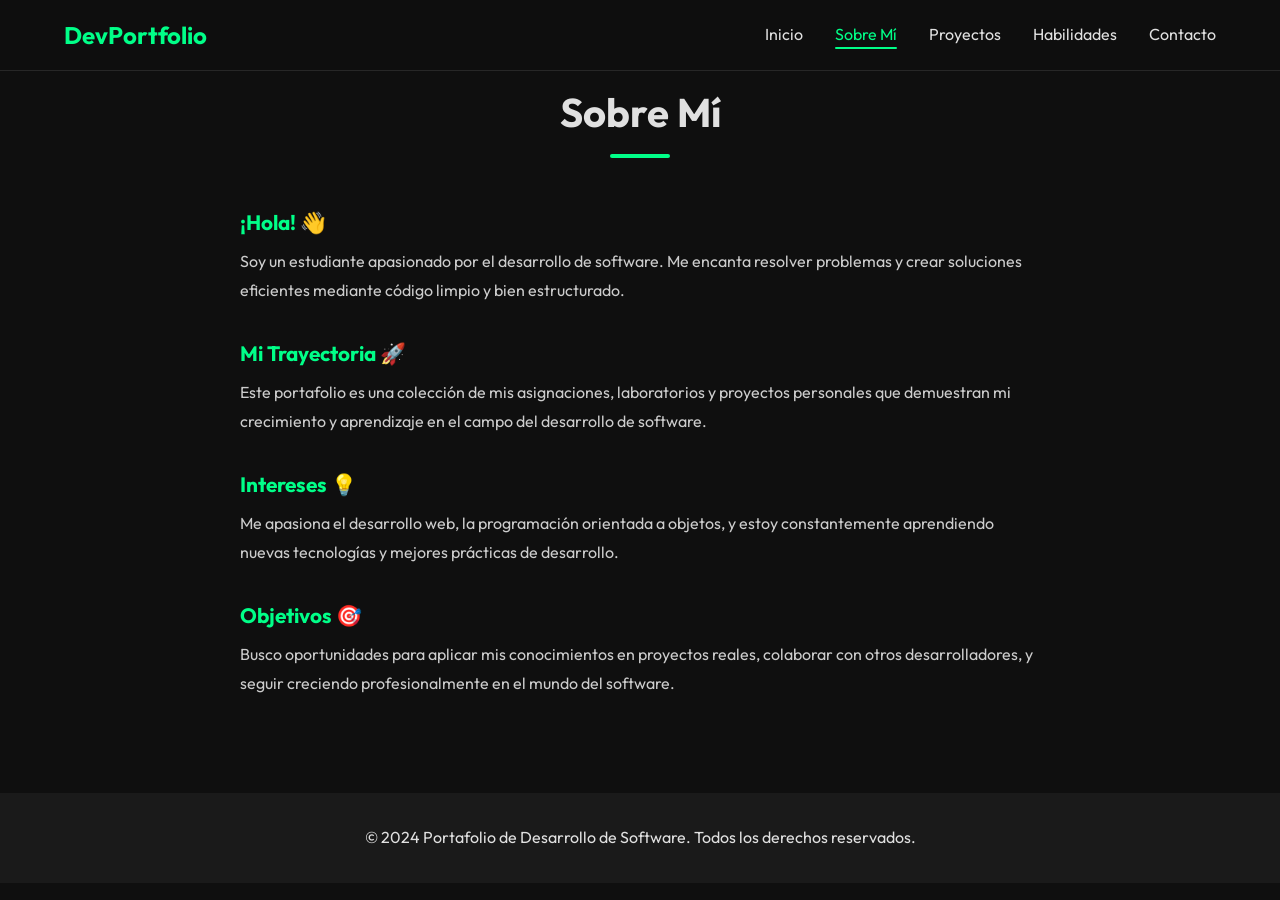
==== about.html @ 0bb37788 "Modificaciones." ====
<!DOCTYPE html>
<html lang="es">

<head>
    <meta charset="UTF-8">
    <meta name="viewport" content="width=device-width, initial-scale=1.0">
    <title>Sobre Mí - Portafolio</title>
    <link rel="preconnect" href="https://fonts.googleapis.com">
    <link rel="preconnect" href="https://fonts.gstatic.com" crossorigin>
    <link href="https://fonts.googleapis.com/css2?family=Outfit:wght@300;400;600;700&display=swap" rel="stylesheet">
    <link rel="stylesheet" href="css/style.css">
    <link rel="stylesheet" href="https://cdnjs.cloudflare.com/ajax/libs/font-awesome/6.0.0/css/all.min.css">
</head>

<body>
    <header id="header">
        <nav class="navbar">
            <div class="logo">DevPortfolio</div>
            <ul class="nav-links">
                <li><a href="index.html">Inicio</a></li>
                <li><a href="about.html" class="active">Sobre Mí</a></li>
                <li><a href="projects.html">Proyectos</a></li>
                <li><a href="skills.html">Habilidades</a></li>
                <li><a href="contact.html">Contacto</a></li>
            </ul>
            <div class="hamburger">
                <i class="fas fa-bars"></i>
            </div>
        </nav>
    </header>

    <main>
        <section class="section">
            <h2 class="section-title">Sobre Mí</h2>
            <div class="about-container">
                <div class="about-text">
                    <h3>¡Hola! 👋</h3>
                    <p>Soy un estudiante apasionado por el desarrollo de software. Me encanta resolver problemas y crear
                        soluciones eficientes mediante código limpio y bien estructurado.</p>

                    <h3>Mi Trayectoria 🚀</h3>
                    <p>Este portafolio es una colección de mis asignaciones, laboratorios y proyectos personales que
                        demuestran mi crecimiento y aprendizaje en el campo del desarrollo de software.</p>

                    <h3>Intereses 💡</h3>
                    <p>Me apasiona el desarrollo web, la programación orientada a objetos, y estoy constantemente
                        aprendiendo nuevas tecnologías y mejores prácticas de desarrollo.</p>

                    <h3>Objetivos 🎯</h3>
                    <p>Busco oportunidades para aplicar mis conocimientos en proyectos reales, colaborar con otros
                        desarrolladores, y seguir creciendo profesionalmente en el mundo del software.</p>
                </div>
            </div>
        </section>
    </main>

    <footer>
        <p>&copy; 2024 Portafolio de Desarrollo de Software. Todos los derechos reservados.</p>
    </footer>

    <script src="js/script.js"></script>
</body>

</html>
---- css/style.css ----
:root {
    --bg-color: #0f0f0f;
    --card-bg: rgba(255, 255, 255, 0.05);
    --text-color: #e0e0e0;
    --accent-color: #00ff88;
    --secondary-color: #1a1a1a;
    --font-main: 'Outfit', sans-serif;
}

* {
    margin: 0;
    padding: 0;
    box-sizing: border-box;
}

body {
    font-family: var(--font-main);
    background-color: var(--bg-color);
    color: var(--text-color);
    line-height: 1.6;
    overflow-x: hidden;
}

a {
    text-decoration: none;
    color: inherit;
    transition: color 0.3s ease;
}

ul {
    list-style: none;
}

/* Header & Nav */
header {
    position: fixed;
    top: 0;
    width: 100%;
    background: rgba(15, 15, 15, 0.9);
    backdrop-filter: blur(10px);
    z-index: 1000;
    padding: 1rem 5%;
    border-bottom: 1px solid rgba(255, 255, 255, 0.1);
}

.navbar {
    display: flex;
    justify-content: space-between;
    align-items: center;
}

.logo {
    font-size: 1.5rem;
    font-weight: 700;
    color: var(--accent-color);
}

.nav-links {
    display: flex;
    gap: 2rem;
}

.nav-links a {
    position: relative;
    transition: color 0.3s ease;
}

.nav-links a:hover,
.nav-links a.active {
    color: var(--accent-color);
}

.nav-links a.active::after {
    content: '';
    position: absolute;
    bottom: -5px;
    left: 0;
    width: 100%;
    height: 2px;
    background: var(--accent-color);
    border-radius: 2px;
}

.hamburger {
    display: none;
    font-size: 1.5rem;
    cursor: pointer;
}

/* Hero Section */
.hero {
    height: 100vh;
    display: flex;
    align-items: center;
    justify-content: center;
    text-align: center;
    padding: 0 5%;
    background: radial-gradient(circle at top right, rgba(0, 255, 136, 0.1), transparent 40%);
    scroll-margin-top: 0;
}

.hero h1 {
    font-size: 3.5rem;
    margin-bottom: 1rem;
}

.highlight {
    color: var(--accent-color);
}

.hero h2 {
    font-size: 2rem;
    color: #aaa;
    margin-bottom: 2rem;
}

.btn {
    display: inline-block;
    padding: 0.8rem 2rem;
    background: var(--accent-color);
    color: #000;
    font-weight: 600;
    border-radius: 50px;
    transition: transform 0.3s ease, box-shadow 0.3s ease;
}

.btn:hover {
    transform: translateY(-3px);
    box-shadow: 0 5px 15px rgba(0, 255, 136, 0.3);
}

/* Sections General */
.section {
    padding: 5rem 5%;
    scroll-margin-top: 80px;
}

.section-title {
    text-align: center;
    font-size: 2.5rem;
    margin-bottom: 3rem;
    position: relative;
}

.section-title::after {
    content: '';
    display: block;
    width: 60px;
    height: 4px;
    background: var(--accent-color);
    margin: 10px auto 0;
    border-radius: 2px;
}

/* About Section */
.about-container {
    max-width: 800px;
    margin: 0 auto;
}

.about-text h3 {
    color: var(--accent-color);
    margin-top: 2rem;
    margin-bottom: 0.5rem;
    font-size: 1.3rem;
}

.about-text h3:first-child {
    margin-top: 0;
}

.about-text p {
    margin-bottom: 1rem;
    line-height: 1.8;
    color: #ccc;
}

/* Projects / Academic Work */
.tabs {
    display: flex;
    justify-content: center;
    gap: 1rem;
    margin-bottom: 2rem;
}

.tab-btn {
    background: transparent;
    border: 1px solid rgba(255, 255, 255, 0.2);
    color: var(--text-color);
    padding: 0.5rem 1.5rem;
    border-radius: 20px;
    cursor: pointer;
    transition: all 0.3s ease;
    font-family: var(--font-main);
}

.tab-btn.active,
.tab-btn:hover {
    background: var(--accent-color);
    color: #000;
    border-color: var(--accent-color);
}

.projects-grid {
    display: grid;
    grid-template-columns: repeat(auto-fit, minmax(300px, 1fr));
    gap: 2rem;
}

.hidden {
    display: none;
}

.card {
    background: var(--card-bg);
    border: 1px solid rgba(255, 255, 255, 0.1);
    border-radius: 15px;
    padding: 2rem;
    transition: transform 0.3s ease;
}

.card:hover {
    transform: translateY(-5px);
    border-color: var(--accent-color);
}

.card h3 {
    margin-bottom: 1rem;
    color: var(--accent-color);
}

.btn-small {
    display: inline-block;
    margin-top: 1rem;
    color: #fff;
    text-decoration: underline;
    font-size: 0.9rem;
}

/* Skills */
.skills-container {
    display: flex;
    flex-wrap: wrap;
    justify-content: center;
    gap: 2rem;
}

.skill-card {
    background: var(--card-bg);
    padding: 2rem;
    border-radius: 15px;
    text-align: center;
    width: 150px;
    border: 1px solid rgba(255, 255, 255, 0.1);
    transition: all 0.3s ease;
}

.skill-card:hover {
    border-color: var(--accent-color);
    transform: scale(1.05);
}

.skill-card i {
    font-size: 3rem;
    margin-bottom: 1rem;
    color: var(--accent-color);
}

/* Contact */
.contact-container {
    text-align: center;
    max-width: 600px;
    margin: 0 auto;
}

.social-links {
    margin-top: 2rem;
    display: flex;
    justify-content: center;
    gap: 2rem;
}

.social-links a {
    font-size: 2rem;
    color: var(--text-color);
}

.social-links a:hover {
    color: var(--accent-color);
}

/* Footer */
footer {
    text-align: center;
    padding: 2rem;
    background: var(--secondary-color);

    .hero h1 {
        font-size: 3.5rem;
        margin-bottom: 1rem;
    }

    .highlight {
        color: var(--accent-color);
    }

    .hero h2 {
        font-size: 2rem;
        color: #aaa;
        margin-bottom: 2rem;
    }

    .btn {
        display: inline-block;
        padding: 0.8rem 2rem;
        background: var(--accent-color);
        color: #000;
        font-weight: 600;
        border-radius: 50px;
        transition: transform 0.3s ease, box-shadow 0.3s ease;
    }

    .btn:hover {
        transform: translateY(-3px);
        box-shadow: 0 5px 15px rgba(0, 255, 136, 0.3);
    }

    /* Sections General */
    .section {
        padding: 5rem 5%;
        scroll-margin-top: 80px;
    }

    .section-title {
        text-align: center;
        font-size: 2.5rem;
        margin-bottom: 3rem;
        position: relative;
    }

    .section-title::after {
        content: '';
        display: block;
        width: 60px;
        height: 4px;
        background: var(--accent-color);
        margin: 10px auto 0;
        border-radius: 2px;
    }

    /* About Section */
    .about-container {
        max-width: 800px;
        margin: 0 auto;
    }

    .about-text h3 {
        color: var(--accent-color);
        margin-top: 2rem;
        margin-bottom: 0.5rem;
        font-size: 1.3rem;
    }

    .about-text h3:first-child {
        margin-top: 0;
    }

    .about-text p {
        margin-bottom: 1rem;
        line-height: 1.8;
        color: #ccc;
    }

    /* Projects / Academic Work */
    .tabs {
        display: flex;
        justify-content: center;
        gap: 1rem;
        margin-bottom: 2rem;
    }

    .tab-btn {
        background: transparent;
        border: 1px solid rgba(255, 255, 255, 0.2);
        color: var(--text-color);
        padding: 0.5rem 1.5rem;
        border-radius: 20px;
        cursor: pointer;
        transition: all 0.3s ease;
        font-family: var(--font-main);
    }

    .tab-btn.active,
    .tab-btn:hover {
        background: var(--accent-color);
        color: #000;
        border-color: var(--accent-color);
    }

    .projects-grid {
        display: grid;
        grid-template-columns: repeat(auto-fit, minmax(300px, 1fr));
        gap: 2rem;
    }

    .hidden {
        display: none;
    }

    .card {
        background: var(--card-bg);
        border: 1px solid rgba(255, 255, 255, 0.1);
        border-radius: 15px;
        padding: 2rem;
        transition: transform 0.3s ease;
    }

    .card:hover {
        transform: translateY(-5px);
        border-color: var(--accent-color);
    }

    .card h3 {
        margin-bottom: 1rem;
        color: var(--accent-color);
    }

    .btn-small {
        display: inline-block;
        margin-top: 1rem;
        color: #fff;
        text-decoration: underline;
        font-size: 0.9rem;
    }

    /* Skills */
    .skills-container {
        display: flex;
        flex-wrap: wrap;
        justify-content: center;
        gap: 2rem;
    }

    .skill-card {
        background: var(--card-bg);
        padding: 2rem;
        border-radius: 15px;
        text-align: center;
        width: 150px;
        border: 1px solid rgba(255, 255, 255, 0.1);
        transition: all 0.3s ease;
    }

    .skill-card:hover {
        border-color: var(--accent-color);
        transform: scale(1.05);
    }

    .skill-card i {
        font-size: 3rem;
        margin-bottom: 1rem;
        color: var(--accent-color);
    }

    /* Contact */
    .contact-container {
        text-align: center;
        max-width: 600px;
        margin: 0 auto;
    }

    .social-links {
        margin-top: 2rem;
        display: flex;
        justify-content: center;
        gap: 2rem;
    }

    .social-links a {
        font-size: 2rem;
        color: var(--text-color);
    }

    .social-links a:hover {
        color: var(--accent-color);
    }

    /* Footer */
    footer {
        text-align: center;
        padding: 2rem;
        background: var(--secondary-color);
        border-top: 1px solid rgba(255, 255, 255, 0.1);
        font-size: 0.9rem;
        color: #888;
    }

    /* Hero Buttons */
    .hero-buttons {
        display: flex;
        gap: 1rem;
        justify-content: center;
    }

    .btn-outline {
        background: transparent;
        border: 2px solid var(--accent-color);
        color: var(--accent-color);
    }

    .btn-outline:hover {
        background: var(--accent-color);
        color: #000;
    }

    /* Card Actions */
    .card-actions {
        display: flex;
        gap: 1rem;
        margin-top: 1.5rem;
        flex-wrap: wrap;
    }

    .preview-btn {
        background: rgba(255, 255, 255, 0.1);
        border: none;
        padding: 0.5rem 1rem;
        border-radius: 5px;
        color: var(--accent-color);
        cursor: pointer;
        transition: background 0.3s;
        font-family: var(--font-main);
        text-decoration: none;
    }

    .preview-btn:hover {
        background: rgba(255, 255, 255, 0.2);
    }

    .download-btn {
        background: var(--accent-color);
        color: #000;
        padding: 0.5rem 1rem;
        border-radius: 5px;
        text-decoration: none;
        font-weight: 600;
        display: inline-flex;
        align-items: center;
        gap: 0.5rem;
    }

    .download-btn:hover {
        transform: translateY(-2px);
        box-shadow: 0 4px 10px rgba(0, 255, 136, 0.2);
    }

    /* Modal Styles */
    .modal {
        display: none;
        position: fixed;
        z-index: 2000;
        left: 0;
        top: 0;
        width: 100%;
        height: 100%;
        background-color: rgba(0, 0, 0, 0.8);
        backdrop-filter: blur(5px);
        align-items: center;
        justify-content: center;
    }

    .modal-content {
        background: #1a1a1a;
        padding: 2rem;
        border-radius: 15px;
        width: 90%;
        max-width: 600px;
        position: relative;
        border: 1px solid var(--accent-color);
        box-shadow: 0 0 20px rgba(0, 255, 136, 0.1);
        animation: modalFadeIn 0.3s ease;
    }

    @keyframes modalFadeIn {
        from {
            opacity: 0;
            transform: translateY(-20px);
        }

        to {
            opacity: 1;
            transform: translateY(0);
        }
    }

    .close-modal {
        position: absolute;
        top: 1rem;
        right: 1.5rem;
        font-size: 2rem;
        color: #aaa;
        cursor: pointer;
        transition: color 0.3s;
    }

    .close-modal:hover {
        color: var(--accent-color);
    }

    .modal-body {
        margin-top: 1.5rem;
    }

    .modal-image {
        margin-bottom: 1.5rem;
        border-radius: 8px;
        overflow: hidden;
    }

    #modal-title {
        color: var(--accent-color);
        font-size: 1.8rem;
    }

    #modal-desc {
        line-height: 1.6;
        color: #ddd;
    }

    /* Responsive */
    @media (max-width: 768px) {
        .nav-links {
            display: none;
        }

        .hamburger {
            display: block;
        }

        .hero h1 {
            font-size: 2.5rem;
        }

        .hero-buttons {
            flex-direction: column;
            gap: 1rem;
        }
    }
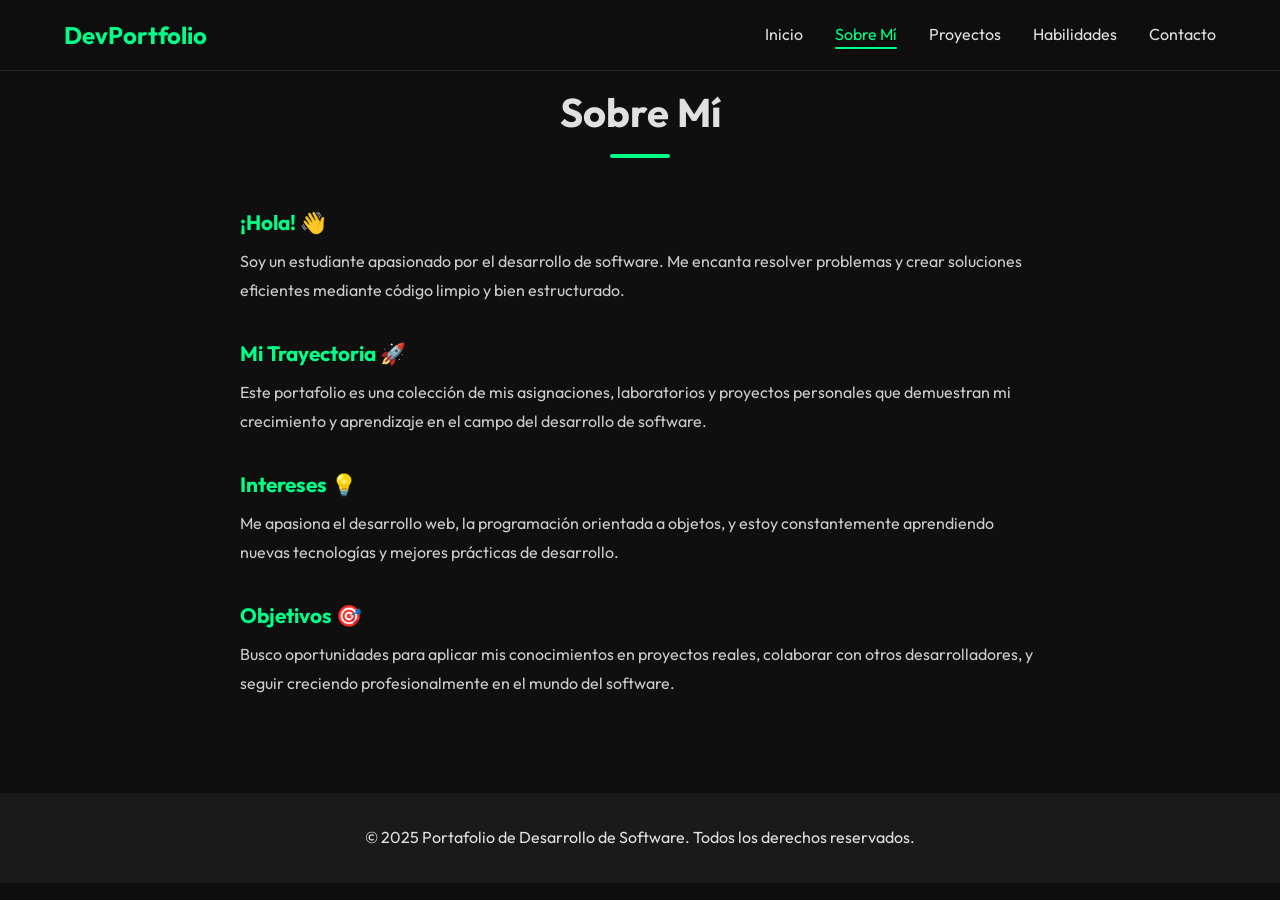
==== commit e749416c: "Modificaciones." ====
--- a/about.html
+++ b/about.html
@@ -55,10 +55,10 @@
     </main>
 
     <footer>
-        <p>&copy; 2024 Portafolio de Desarrollo de Software. Todos los derechos reservados.</p>
+        <p>&copy; 2025 Portafolio de Desarrollo de Software. Todos los derechos reservados.</p>
     </footer>
 
     <script src="js/script.js"></script>
 </body>
 
-</html>+</html>
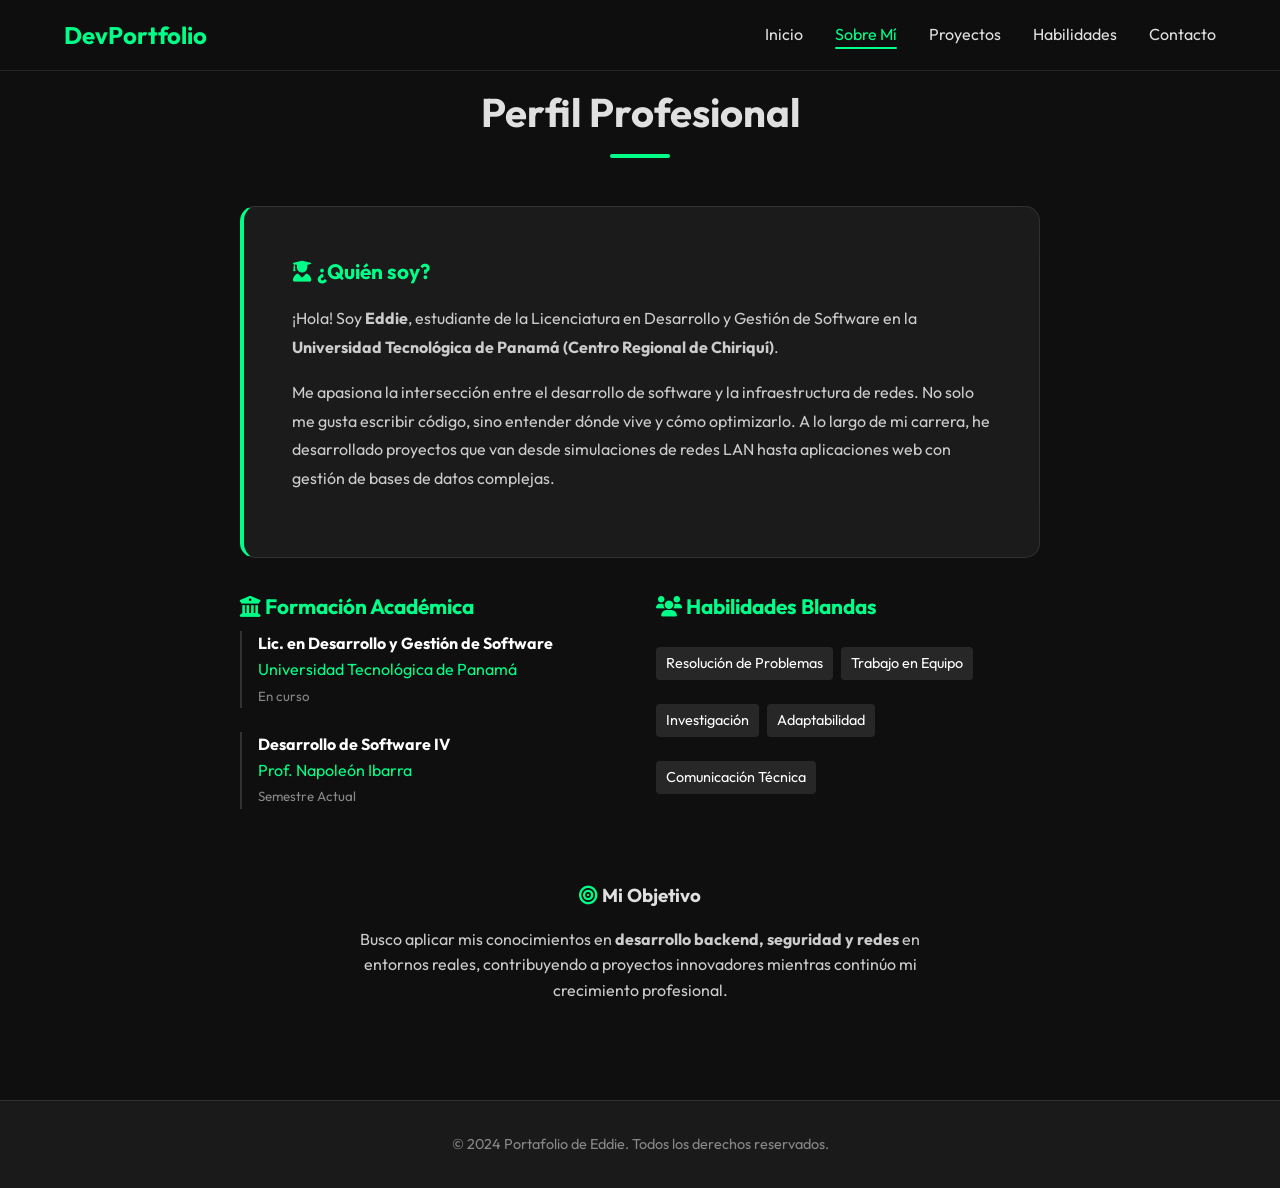
==== commit 1435bcfe: "camibios del inicio." ====
--- a/about.html
+++ b/about.html
@@ -31,34 +31,83 @@
 
     <main>
         <section class="section">
-            <h2 class="section-title">Sobre Mí</h2>
+            <h2 class="section-title">Perfil Profesional</h2>
+
             <div class="about-container">
-                <div class="about-text">
-                    <h3>¡Hola! 👋</h3>
-                    <p>Soy un estudiante apasionado por el desarrollo de software. Me encanta resolver problemas y crear
-                        soluciones eficientes mediante código limpio y bien estructurado.</p>
+                <div class="card" style="margin-bottom: 2rem; border-left: 4px solid var(--accent-color);">
+                    <div class="about-text" style="padding: 1rem;">
+                        <h3><i class="fas fa-user-graduate"></i> ¿Quién soy?</h3>
+                        <p>
+                            ¡Hola! Soy <strong>Eddie</strong>, estudiante de la Licenciatura en Desarrollo y Gestión de
+                            Software
+                            en la <strong>Universidad Tecnológica de Panamá (Centro Regional de Chiriquí)</strong>.
+                        </p>
+                        <p>
+                            Me apasiona la intersección entre el desarrollo de software y la infraestructura de redes.
+                            No solo me gusta escribir código, sino entender dónde vive y cómo optimizarlo.
+                            A lo largo de mi carrera, he desarrollado proyectos que van desde simulaciones de redes LAN
+                            hasta aplicaciones web con gestión de bases de datos complejas.
+                        </p>
+                    </div>
+                </div>
 
-                    <h3>Mi Trayectoria 🚀</h3>
-                    <p>Este portafolio es una colección de mis asignaciones, laboratorios y proyectos personales que
-                        demuestran mi crecimiento y aprendizaje en el campo del desarrollo de software.</p>
+                <div class="projects-grid"
+                    style="grid-template-columns: repeat(auto-fit, minmax(300px, 1fr)); gap: 2rem;">
 
-                    <h3>Intereses 💡</h3>
-                    <p>Me apasiona el desarrollo web, la programación orientada a objetos, y estoy constantemente
-                        aprendiendo nuevas tecnologías y mejores prácticas de desarrollo.</p>
+                    <div class="about-text">
+                        <h3><i class="fas fa-university highlight"></i> Formación Académica</h3>
+                        <ul style="list-style: none; padding: 0;">
+                            <li style="margin-bottom: 1.5rem; padding-left: 1rem; border-left: 2px solid #333;">
+                                <strong style="color: #fff;">Lic. en Desarrollo y Gestión de Software</strong><br>
+                                <span style="color: var(--accent-color);">Universidad Tecnológica de Panamá</span><br>
+                                <small style="color: #888;">En curso</small>
+                            </li>
+                            <li style="margin-bottom: 1.5rem; padding-left: 1rem; border-left: 2px solid #333;">
+                                <strong style="color: #fff;">Desarrollo de Software IV</strong><br>
+                                <span style="color: var(--accent-color);">Prof. Napoleón Ibarra</span><br>
+                                <small style="color: #888;">Semestre Actual</small>
+                            </li>
+                        </ul>
+                    </div>
 
-                    <h3>Objetivos 🎯</h3>
-                    <p>Busco oportunidades para aplicar mis conocimientos en proyectos reales, colaborar con otros
-                        desarrolladores, y seguir creciendo profesionalmente en el mundo del software.</p>
+                    <div class="about-text">
+                        <h3><i class="fas fa-users highlight"></i> Habilidades Blandas</h3>
+                        <div style="display: flex; flex-wrap: wrap; gap: 0.5rem;">
+                            <span class="btn-small"
+                                style="background: rgba(255,255,255,0.1); border-radius: 4px; padding: 5px 10px; text-decoration: none;">Resolución
+                                de Problemas</span>
+                            <span class="btn-small"
+                                style="background: rgba(255,255,255,0.1); border-radius: 4px; padding: 5px 10px; text-decoration: none;">Trabajo
+                                en Equipo</span>
+                            <span class="btn-small"
+                                style="background: rgba(255,255,255,0.1); border-radius: 4px; padding: 5px 10px; text-decoration: none;">Investigación</span>
+                            <span class="btn-small"
+                                style="background: rgba(255,255,255,0.1); border-radius: 4px; padding: 5px 10px; text-decoration: none;">Adaptabilidad</span>
+                            <span class="btn-small"
+                                style="background: rgba(255,255,255,0.1); border-radius: 4px; padding: 5px 10px; text-decoration: none;">Comunicación
+                                Técnica</span>
+                        </div>
+                    </div>
                 </div>
+
+                <div style="margin-top: 3rem; text-align: center;">
+                    <h3><i class="fas fa-bullseye highlight"></i> Mi Objetivo</h3>
+                    <p style="max-width: 600px; margin: 1rem auto; color: #ccc;">
+                        Busco aplicar mis conocimientos en <strong>desarrollo backend, seguridad y redes</strong> en
+                        entornos reales,
+                        contribuyendo a proyectos innovadores mientras continúo mi crecimiento profesional.
+                    </p>
+                </div>
+
             </div>
         </section>
     </main>
 
     <footer>
-        <p>&copy; 2025 Portafolio de Desarrollo de Software. Todos los derechos reservados.</p>
+        <p>&copy; 2024 Portafolio de Eddie. Todos los derechos reservados.</p>
     </footer>
 
     <script src="js/script.js"></script>
 </body>
 
-</html>
+</html>
--- a/css/style.css
+++ b/css/style.css
@@ -294,355 +294,159 @@
     text-align: center;
     padding: 2rem;
     background: var(--secondary-color);
+    border-top: 1px solid rgba(255, 255, 255, 0.1);
+    font-size: 0.9rem;
+    color: #888;
+}
+
+/* Hero Buttons */
+.hero-buttons {
+    display: flex;
+    gap: 1rem;
+    justify-content: center;
+}
+
+.btn-outline {
+    background: transparent;
+    border: 2px solid var(--accent-color);
+    color: var(--accent-color);
+}
+
+.btn-outline:hover {
+    background: var(--accent-color);
+    color: #000;
+}
+
+/* Card Actions */
+.card-actions {
+    display: flex;
+    gap: 1rem;
+    margin-top: 1.5rem;
+    flex-wrap: wrap;
+}
+
+.preview-btn {
+    background: rgba(255, 255, 255, 0.1);
+    border: none;
+    padding: 0.5rem 1rem;
+    border-radius: 5px;
+    color: var(--accent-color);
+    cursor: pointer;
+    transition: background 0.3s;
+    font-family: var(--font-main);
+    text-decoration: none;
+}
+
+.preview-btn:hover {
+    background: rgba(255, 255, 255, 0.2);
+}
+
+.download-btn {
+    background: var(--accent-color);
+    color: #000;
+    padding: 0.5rem 1rem;
+    border-radius: 5px;
+    text-decoration: none;
+    font-weight: 600;
+    display: inline-flex;
+    align-items: center;
+    gap: 0.5rem;
+}
+
+.download-btn:hover {
+    transform: translateY(-2px);
+    box-shadow: 0 4px 10px rgba(0, 255, 136, 0.2);
+}
+
+/* Modal Styles */
+.modal {
+    display: none;
+    position: fixed;
+    z-index: 2000;
+    left: 0;
+    top: 0;
+    width: 100%;
+    height: 100%;
+    background-color: rgba(0, 0, 0, 0.8);
+    backdrop-filter: blur(5px);
+    align-items: center;
+    justify-content: center;
+}
+
+.modal-content {
+    background: #1a1a1a;
+    padding: 2rem;
+    border-radius: 15px;
+    width: 90%;
+    max-width: 600px;
+    position: relative;
+    border: 1px solid var(--accent-color);
+    box-shadow: 0 0 20px rgba(0, 255, 136, 0.1);
+    animation: modalFadeIn 0.3s ease;
+}
+
+@keyframes modalFadeIn {
+    from {
+        opacity: 0;
+        transform: translateY(-20px);
+    }
+
+    to {
+        opacity: 1;
+        transform: translateY(0);
+    }
+}
+
+.close-modal {
+    position: absolute;
+    top: 1rem;
+    right: 1.5rem;
+    font-size: 2rem;
+    color: #aaa;
+    cursor: pointer;
+    transition: color 0.3s;
+}
+
+.close-modal:hover {
+    color: var(--accent-color);
+}
+
+.modal-body {
+    margin-top: 1.5rem;
+}
+
+.modal-image {
+    margin-bottom: 1.5rem;
+    border-radius: 8px;
+    overflow: hidden;
+}
+
+#modal-title {
+    color: var(--accent-color);
+    font-size: 1.8rem;
+}
+
+#modal-desc {
+    line-height: 1.6;
+    color: #ddd;
+}
+
+/* Responsive */
+@media (max-width: 768px) {
+    .nav-links {
+        display: none;
+    }
+
+    .hamburger {
+        display: block;
+    }
 
     .hero h1 {
-        font-size: 3.5rem;
-        margin-bottom: 1rem;
-    }
-
-    .highlight {
-        color: var(--accent-color);
-    }
-
-    .hero h2 {
-        font-size: 2rem;
-        color: #aaa;
-        margin-bottom: 2rem;
-    }
-
-    .btn {
-        display: inline-block;
-        padding: 0.8rem 2rem;
-        background: var(--accent-color);
-        color: #000;
-        font-weight: 600;
-        border-radius: 50px;
-        transition: transform 0.3s ease, box-shadow 0.3s ease;
-    }
-
-    .btn:hover {
-        transform: translateY(-3px);
-        box-shadow: 0 5px 15px rgba(0, 255, 136, 0.3);
-    }
-
-    /* Sections General */
-    .section {
-        padding: 5rem 5%;
-        scroll-margin-top: 80px;
-    }
-
-    .section-title {
-        text-align: center;
         font-size: 2.5rem;
-        margin-bottom: 3rem;
-        position: relative;
-    }
-
-    .section-title::after {
-        content: '';
-        display: block;
-        width: 60px;
-        height: 4px;
-        background: var(--accent-color);
-        margin: 10px auto 0;
-        border-radius: 2px;
-    }
-
-    /* About Section */
-    .about-container {
-        max-width: 800px;
-        margin: 0 auto;
-    }
-
-    .about-text h3 {
-        color: var(--accent-color);
-        margin-top: 2rem;
-        margin-bottom: 0.5rem;
-        font-size: 1.3rem;
-    }
-
-    .about-text h3:first-child {
-        margin-top: 0;
-    }
-
-    .about-text p {
-        margin-bottom: 1rem;
-        line-height: 1.8;
-        color: #ccc;
-    }
-
-    /* Projects / Academic Work */
-    .tabs {
-        display: flex;
-        justify-content: center;
+    }
+
+    .hero-buttons {
+        flex-direction: column;
         gap: 1rem;
-        margin-bottom: 2rem;
-    }
-
-    .tab-btn {
-        background: transparent;
-        border: 1px solid rgba(255, 255, 255, 0.2);
-        color: var(--text-color);
-        padding: 0.5rem 1.5rem;
-        border-radius: 20px;
-        cursor: pointer;
-        transition: all 0.3s ease;
-        font-family: var(--font-main);
-    }
-
-    .tab-btn.active,
-    .tab-btn:hover {
-        background: var(--accent-color);
-        color: #000;
-        border-color: var(--accent-color);
-    }
-
-    .projects-grid {
-        display: grid;
-        grid-template-columns: repeat(auto-fit, minmax(300px, 1fr));
-        gap: 2rem;
-    }
-
-    .hidden {
-        display: none;
-    }
-
-    .card {
-        background: var(--card-bg);
-        border: 1px solid rgba(255, 255, 255, 0.1);
-        border-radius: 15px;
-        padding: 2rem;
-        transition: transform 0.3s ease;
-    }
-
-    .card:hover {
-        transform: translateY(-5px);
-        border-color: var(--accent-color);
-    }
-
-    .card h3 {
-        margin-bottom: 1rem;
-        color: var(--accent-color);
-    }
-
-    .btn-small {
-        display: inline-block;
-        margin-top: 1rem;
-        color: #fff;
-        text-decoration: underline;
-        font-size: 0.9rem;
-    }
-
-    /* Skills */
-    .skills-container {
-        display: flex;
-        flex-wrap: wrap;
-        justify-content: center;
-        gap: 2rem;
-    }
-
-    .skill-card {
-        background: var(--card-bg);
-        padding: 2rem;
-        border-radius: 15px;
-        text-align: center;
-        width: 150px;
-        border: 1px solid rgba(255, 255, 255, 0.1);
-        transition: all 0.3s ease;
-    }
-
-    .skill-card:hover {
-        border-color: var(--accent-color);
-        transform: scale(1.05);
-    }
-
-    .skill-card i {
-        font-size: 3rem;
-        margin-bottom: 1rem;
-        color: var(--accent-color);
-    }
-
-    /* Contact */
-    .contact-container {
-        text-align: center;
-        max-width: 600px;
-        margin: 0 auto;
-    }
-
-    .social-links {
-        margin-top: 2rem;
-        display: flex;
-        justify-content: center;
-        gap: 2rem;
-    }
-
-    .social-links a {
-        font-size: 2rem;
-        color: var(--text-color);
-    }
-
-    .social-links a:hover {
-        color: var(--accent-color);
-    }
-
-    /* Footer */
-    footer {
-        text-align: center;
-        padding: 2rem;
-        background: var(--secondary-color);
-        border-top: 1px solid rgba(255, 255, 255, 0.1);
-        font-size: 0.9rem;
-        color: #888;
-    }
-
-    /* Hero Buttons */
-    .hero-buttons {
-        display: flex;
-        gap: 1rem;
-        justify-content: center;
-    }
-
-    .btn-outline {
-        background: transparent;
-        border: 2px solid var(--accent-color);
-        color: var(--accent-color);
-    }
-
-    .btn-outline:hover {
-        background: var(--accent-color);
-        color: #000;
-    }
-
-    /* Card Actions */
-    .card-actions {
-        display: flex;
-        gap: 1rem;
-        margin-top: 1.5rem;
-        flex-wrap: wrap;
-    }
-
-    .preview-btn {
-        background: rgba(255, 255, 255, 0.1);
-        border: none;
-        padding: 0.5rem 1rem;
-        border-radius: 5px;
-        color: var(--accent-color);
-        cursor: pointer;
-        transition: background 0.3s;
-        font-family: var(--font-main);
-        text-decoration: none;
-    }
-
-    .preview-btn:hover {
-        background: rgba(255, 255, 255, 0.2);
-    }
-
-    .download-btn {
-        background: var(--accent-color);
-        color: #000;
-        padding: 0.5rem 1rem;
-        border-radius: 5px;
-        text-decoration: none;
-        font-weight: 600;
-        display: inline-flex;
-        align-items: center;
-        gap: 0.5rem;
-    }
-
-    .download-btn:hover {
-        transform: translateY(-2px);
-        box-shadow: 0 4px 10px rgba(0, 255, 136, 0.2);
-    }
-
-    /* Modal Styles */
-    .modal {
-        display: none;
-        position: fixed;
-        z-index: 2000;
-        left: 0;
-        top: 0;
-        width: 100%;
-        height: 100%;
-        background-color: rgba(0, 0, 0, 0.8);
-        backdrop-filter: blur(5px);
-        align-items: center;
-        justify-content: center;
-    }
-
-    .modal-content {
-        background: #1a1a1a;
-        padding: 2rem;
-        border-radius: 15px;
-        width: 90%;
-        max-width: 600px;
-        position: relative;
-        border: 1px solid var(--accent-color);
-        box-shadow: 0 0 20px rgba(0, 255, 136, 0.1);
-        animation: modalFadeIn 0.3s ease;
-    }
-
-    @keyframes modalFadeIn {
-        from {
-            opacity: 0;
-            transform: translateY(-20px);
-        }
-
-        to {
-            opacity: 1;
-            transform: translateY(0);
-        }
-    }
-
-    .close-modal {
-        position: absolute;
-        top: 1rem;
-        right: 1.5rem;
-        font-size: 2rem;
-        color: #aaa;
-        cursor: pointer;
-        transition: color 0.3s;
-    }
-
-    .close-modal:hover {
-        color: var(--accent-color);
-    }
-
-    .modal-body {
-        margin-top: 1.5rem;
-    }
-
-    .modal-image {
-        margin-bottom: 1.5rem;
-        border-radius: 8px;
-        overflow: hidden;
-    }
-
-    #modal-title {
-        color: var(--accent-color);
-        font-size: 1.8rem;
-    }
-
-    #modal-desc {
-        line-height: 1.6;
-        color: #ddd;
-    }
-
-    /* Responsive */
-    @media (max-width: 768px) {
-        .nav-links {
-            display: none;
-        }
-
-        .hamburger {
-            display: block;
-        }
-
-        .hero h1 {
-            font-size: 2.5rem;
-        }
-
-        .hero-buttons {
-            flex-direction: column;
-            gap: 1rem;
-        }
-    }+    }
+}
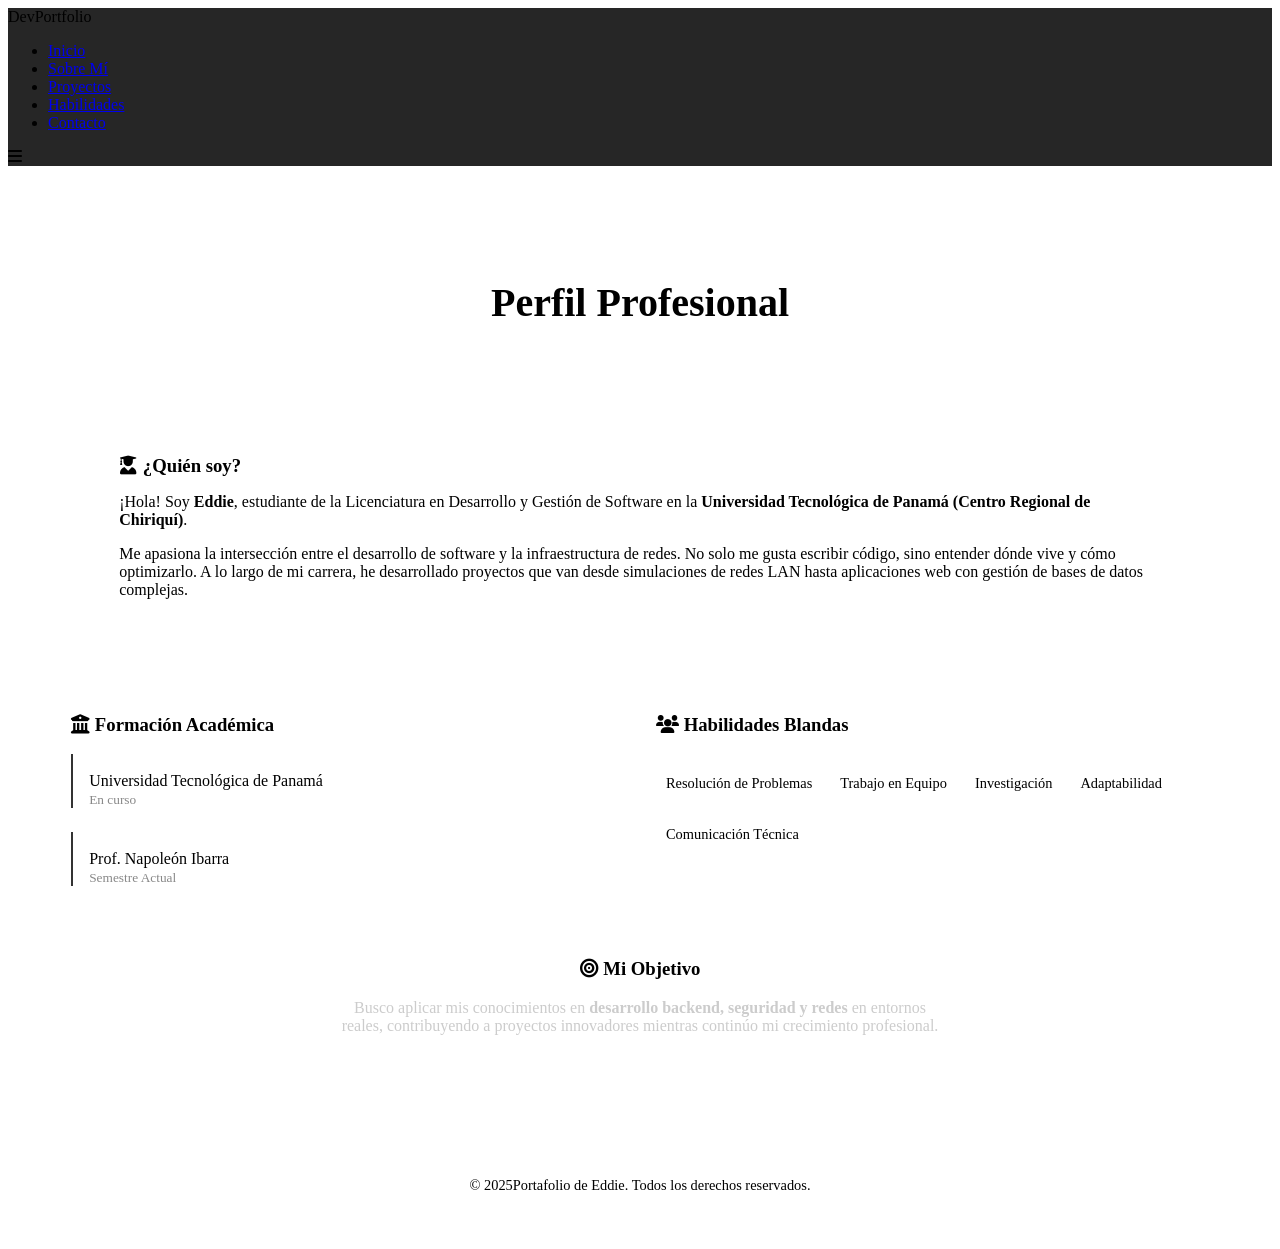
==== commit 9430100a: "cambios." ====
--- a/about.html
+++ b/about.html
@@ -104,7 +104,7 @@
     </main>
 
     <footer>
-        <p>&copy; 2024 Portafolio de Eddie. Todos los derechos reservados.</p>
+        <p>&copy; 2025Portafolio de Eddie. Todos los derechos reservados.</p>
     </footer>
 
     <script src="js/script.js"></script>
--- a/css/style.css
+++ b/css/style.css
@@ -1,116 +1,10 @@
-:root {
-    --bg-color: #0f0f0f;
-    --card-bg: rgba(255, 255, 255, 0.05);
-    --text-color: #e0e0e0;
-    --accent-color: #00ff88;
-    --secondary-color: #1a1a1a;
-    --font-main: 'Outfit', sans-serif;
-}
-
-* {
-    margin: 0;
-    padding: 0;
-    box-sizing: border-box;
-}
-
-body {
-    font-family: var(--font-main);
-    background-color: var(--bg-color);
-    color: var(--text-color);
-    line-height: 1.6;
-    overflow-x: hidden;
-}
-
-a {
-    text-decoration: none;
-    color: inherit;
-    transition: color 0.3s ease;
-}
-
-ul {
-    list-style: none;
-}
-
-/* Header & Nav */
-header {
-    position: fixed;
-    top: 0;
-    width: 100%;
-    background: rgba(15, 15, 15, 0.9);
-    backdrop-filter: blur(10px);
-    z-index: 1000;
-    padding: 1rem 5%;
-    border-bottom: 1px solid rgba(255, 255, 255, 0.1);
-}
-
-.navbar {
-    display: flex;
-    justify-content: space-between;
-    align-items: center;
-}
-
-.logo {
-    font-size: 1.5rem;
-    font-weight: 700;
-    color: var(--accent-color);
-}
-
-.nav-links {
-    display: flex;
-    gap: 2rem;
-}
-
-.nav-links a {
-    position: relative;
-    transition: color 0.3s ease;
-}
-
-.nav-links a:hover,
-.nav-links a.active {
-    color: var(--accent-color);
-}
-
-.nav-links a.active::after {
-    content: '';
-    position: absolute;
-    bottom: -5px;
-    left: 0;
-    width: 100%;
-    height: 2px;
-    background: var(--accent-color);
-    border-radius: 2px;
-}
-
-.hamburger {
-    display: none;
-    font-size: 1.5rem;
-    cursor: pointer;
-}
-
-/* Hero Section */
-.hero {
-    height: 100vh;
-    display: flex;
-    align-items: center;
-    justify-content: center;
-    text-align: center;
-    padding: 0 5%;
-    background: radial-gradient(circle at top right, rgba(0, 255, 136, 0.1), transparent 40%);
-    scroll-margin-top: 0;
-}
-
-.hero h1 {
-    font-size: 3.5rem;
-    margin-bottom: 1rem;
-}
-
 .highlight {
     color: var(--accent-color);
 }
 
 .hero h2 {
     font-size: 2rem;
-    color: #aaa;
+    color: var(--text-muted);
     margin-bottom: 2rem;
 }
 
@@ -119,14 +13,41 @@
     padding: 0.8rem 2rem;
     background: var(--accent-color);
     color: #000;
+    /* Siempre negro para contraste con el verde */
     font-weight: 600;
     border-radius: 50px;
     transition: transform 0.3s ease, box-shadow 0.3s ease;
+    border: none;
+    cursor: pointer;
 }
 
 .btn:hover {
     transform: translateY(-3px);
-    box-shadow: 0 5px 15px rgba(0, 255, 136, 0.3);
+    box-shadow: 0 5px 15px rgba(0, 255, 136, 0.4);
+}
+
+.btn-outline {
+    background: transparent;
+    border: 2px solid var(--accent-color);
+    color: var(--accent-color);
+    margin-left: 1rem;
+}
+
+.btn-outline:hover {
+    background: var(--accent-color);
+    color: #000;
+}
+
+/* Animaciones de Entrada (Scroll Reveal) */
+.reveal {
+    opacity: 0;
+    transform: translateY(30px);
+    transition: all 0.8s ease-out;
+}
+
+.reveal.active {
+    opacity: 1;
+    transform: translateY(0);
 }
 
 /* Sections General */
@@ -140,6 +61,7 @@
     font-size: 2.5rem;
     margin-bottom: 3rem;
     position: relative;
+    color: var(--text-color);
 }
 
 .section-title::after {
@@ -152,40 +74,100 @@
     border-radius: 2px;
 }
 
-/* About Section */
-.about-container {
-    max-width: 800px;
-    margin: 0 auto;
-}
-
-.about-text h3 {
-    color: var(--accent-color);
-    margin-top: 2rem;
+/* Cards Generales */
+.card {
+    background: var(--card-bg);
+    border: 1px solid var(--border-color);
+    border-radius: 15px;
+    padding: 2rem;
+    transition: transform 0.3s ease, box-shadow 0.3s ease;
+    box-shadow: var(--shadow);
+}
+
+.card:hover {
+    transform: translateY(-5px);
+    border-color: var(--accent-color);
+    box-shadow: 0 8px 25px rgba(0, 0, 0, 0.2);
+}
+
+.card h3 {
+    margin-bottom: 1rem;
+    color: var(--accent-color);
+}
+
+.card p {
+    color: var(--text-muted);
+}
+
+/* Skills Grid */
+.skills-container {
+    display: flex;
+    flex-wrap: wrap;
+    justify-content: center;
+    gap: 2rem;
+}
+
+.skill-card {
+    background: var(--card-bg);
+    padding: 2rem;
+    border-radius: 15px;
+    text-align: center;
+    flex: 1 1 250px;
+    /* Responsive flex */
+    max-width: 350px;
+    border: 1px solid var(--border-color);
+    transition: all 0.3s ease;
+    box-shadow: var(--shadow);
+}
+
+.skill-card:hover {
+    border-color: var(--accent-color);
+    transform: scale(1.05);
+}
+
+.skill-card i {
+    font-size: 3rem;
+    margin-bottom: 1rem;
+    color: var(--accent-color);
+}
+
+.skill-card h3 {
+    color: var(--text-color);
     margin-bottom: 0.5rem;
-    font-size: 1.3rem;
-}
-
-.about-text h3:first-child {
-    margin-top: 0;
-}
-
-.about-text p {
-    margin-bottom: 1rem;
-    line-height: 1.8;
-    color: #ccc;
-}
-
-/* Projects / Academic Work */
+}
+
+/* Project Grid */
+.projects-grid {
+    display: grid;
+    grid-template-columns: repeat(auto-fit, minmax(300px, 1fr));
+    gap: 2rem;
+}
+
+.btn-small {
+    display: inline-block;
+    margin-top: 1rem;
+    color: var(--text-color);
+    text-decoration: underline;
+    font-size: 0.9rem;
+    cursor: pointer;
+}
+
+.btn-small:hover {
+    color: var(--accent-color);
+}
+
+/* Tabs */
 .tabs {
     display: flex;
     justify-content: center;
     gap: 1rem;
     margin-bottom: 2rem;
+    flex-wrap: wrap;
 }
 
 .tab-btn {
     background: transparent;
-    border: 1px solid rgba(255, 255, 255, 0.2);
+    border: 1px solid var(--border-color);
     color: var(--text-color);
     padding: 0.5rem 1.5rem;
     border-radius: 20px;
@@ -201,69 +183,8 @@
     border-color: var(--accent-color);
 }
 
-.projects-grid {
-    display: grid;
-    grid-template-columns: repeat(auto-fit, minmax(300px, 1fr));
-    gap: 2rem;
-}
-
 .hidden {
     display: none;
-}
-
-.card {
-    background: var(--card-bg);
-    border: 1px solid rgba(255, 255, 255, 0.1);
-    border-radius: 15px;
-    padding: 2rem;
-    transition: transform 0.3s ease;
-}
-
-.card:hover {
-    transform: translateY(-5px);
-    border-color: var(--accent-color);
-}
-
-.card h3 {
-    margin-bottom: 1rem;
-    color: var(--accent-color);
-}
-
-.btn-small {
-    display: inline-block;
-    margin-top: 1rem;
-    color: #fff;
-    text-decoration: underline;
-    font-size: 0.9rem;
-}
-
-/* Skills */
-.skills-container {
-    display: flex;
-    flex-wrap: wrap;
-    justify-content: center;
-    gap: 2rem;
-}
-
-.skill-card {
-    background: var(--card-bg);
-    padding: 2rem;
-    border-radius: 15px;
-    text-align: center;
-    width: 150px;
-    border: 1px solid rgba(255, 255, 255, 0.1);
-    transition: all 0.3s ease;
-}
-
-.skill-card:hover {
-    border-color: var(--accent-color);
-    transform: scale(1.05);
-}
-
-.skill-card i {
-    font-size: 3rem;
-    margin-bottom: 1rem;
-    color: var(--accent-color);
 }
 
 /* Contact */
@@ -283,10 +204,12 @@
 .social-links a {
     font-size: 2rem;
     color: var(--text-color);
+    transition: color 0.3s ease, transform 0.3s ease;
 }
 
 .social-links a:hover {
     color: var(--accent-color);
+    transform: translateY(-3px);
 }
 
 /* Footer */
@@ -294,159 +217,62 @@
     text-align: center;
     padding: 2rem;
     background: var(--secondary-color);
-    border-top: 1px solid rgba(255, 255, 255, 0.1);
+    border-top: 1px solid var(--border-color);
     font-size: 0.9rem;
-    color: #888;
-}
-
-/* Hero Buttons */
-.hero-buttons {
-    display: flex;
-    gap: 1rem;
-    justify-content: center;
-}
-
-.btn-outline {
-    background: transparent;
-    border: 2px solid var(--accent-color);
-    color: var(--accent-color);
-}
-
-.btn-outline:hover {
-    background: var(--accent-color);
-    color: #000;
-}
-
-/* Card Actions */
-.card-actions {
-    display: flex;
-    gap: 1rem;
-    margin-top: 1.5rem;
-    flex-wrap: wrap;
-}
-
-.preview-btn {
-    background: rgba(255, 255, 255, 0.1);
-    border: none;
-    padding: 0.5rem 1rem;
-    border-radius: 5px;
-    color: var(--accent-color);
-    cursor: pointer;
-    transition: background 0.3s;
-    font-family: var(--font-main);
-    text-decoration: none;
-}
-
-.preview-btn:hover {
-    background: rgba(255, 255, 255, 0.2);
-}
-
-.download-btn {
-    background: var(--accent-color);
-    color: #000;
-    padding: 0.5rem 1rem;
-    border-radius: 5px;
-    text-decoration: none;
-    font-weight: 600;
-    display: inline-flex;
-    align-items: center;
-    gap: 0.5rem;
-}
-
-.download-btn:hover {
-    transform: translateY(-2px);
-    box-shadow: 0 4px 10px rgba(0, 255, 136, 0.2);
-}
-
-/* Modal Styles */
-.modal {
-    display: none;
-    position: fixed;
-    z-index: 2000;
-    left: 0;
-    top: 0;
-    width: 100%;
-    height: 100%;
-    background-color: rgba(0, 0, 0, 0.8);
-    backdrop-filter: blur(5px);
-    align-items: center;
-    justify-content: center;
-}
-
-.modal-content {
-    background: #1a1a1a;
-    padding: 2rem;
-    border-radius: 15px;
-    width: 90%;
-    max-width: 600px;
-    position: relative;
-    border: 1px solid var(--accent-color);
-    box-shadow: 0 0 20px rgba(0, 255, 136, 0.1);
-    animation: modalFadeIn 0.3s ease;
-}
-
-@keyframes modalFadeIn {
-    from {
-        opacity: 0;
-        transform: translateY(-20px);
-    }
-
-    to {
-        opacity: 1;
-        transform: translateY(0);
-    }
-}
-
-.close-modal {
-    position: absolute;
-    top: 1rem;
-    right: 1.5rem;
-    font-size: 2rem;
-    color: #aaa;
-    cursor: pointer;
-    transition: color 0.3s;
-}
-
-.close-modal:hover {
-    color: var(--accent-color);
-}
-
-.modal-body {
-    margin-top: 1.5rem;
-}
-
-.modal-image {
-    margin-bottom: 1.5rem;
-    border-radius: 8px;
-    overflow: hidden;
-}
-
-#modal-title {
-    color: var(--accent-color);
-    font-size: 1.8rem;
-}
-
-#modal-desc {
-    line-height: 1.6;
-    color: #ddd;
+    color: var(--text-muted);
 }
 
 /* Responsive */
 @media (max-width: 768px) {
     .nav-links {
         display: none;
+        /* Ocultar menú en móvil (requiere JS para toggle) */
     }
 
     .hamburger {
         display: block;
     }
-
-    .hero h1 {
-        font-size: 2.5rem;
-    }
-
-    .hero-buttons {
-        flex-direction: column;
-        gap: 1rem;
+}
+
+/* Staggered delays for cards */
+.card:nth-child(1) {
+    animation-delay: 0.1s;
+}
+
+.card:nth-child(2) {
+    animation-delay: 0.2s;
+}
+
+.card:nth-child(3) {
+    animation-delay: 0.3s;
+}
+
+.card:nth-child(4) {
+    animation-delay: 0.4s;
+}
+
+.card:nth-child(5) {
+    animation-delay: 0.5s;
+}
+
+.card:nth-child(6) {
+    animation-delay: 0.6s;
+}
+
+/* 3D Hover Effect */
+.card {
+    transform-style: preserve-3d;
+    perspective: 1000px;
+}
+
+.card:hover {
+    transform: translateY(-10px) rotateX(2deg);
+    box-shadow: var(--shadow);
+    border-color: var(--accent-color);
+}
+
+@media (max-width: 768px) {
+    .btn-outline {
+        margin-left: 0;
     }
 }
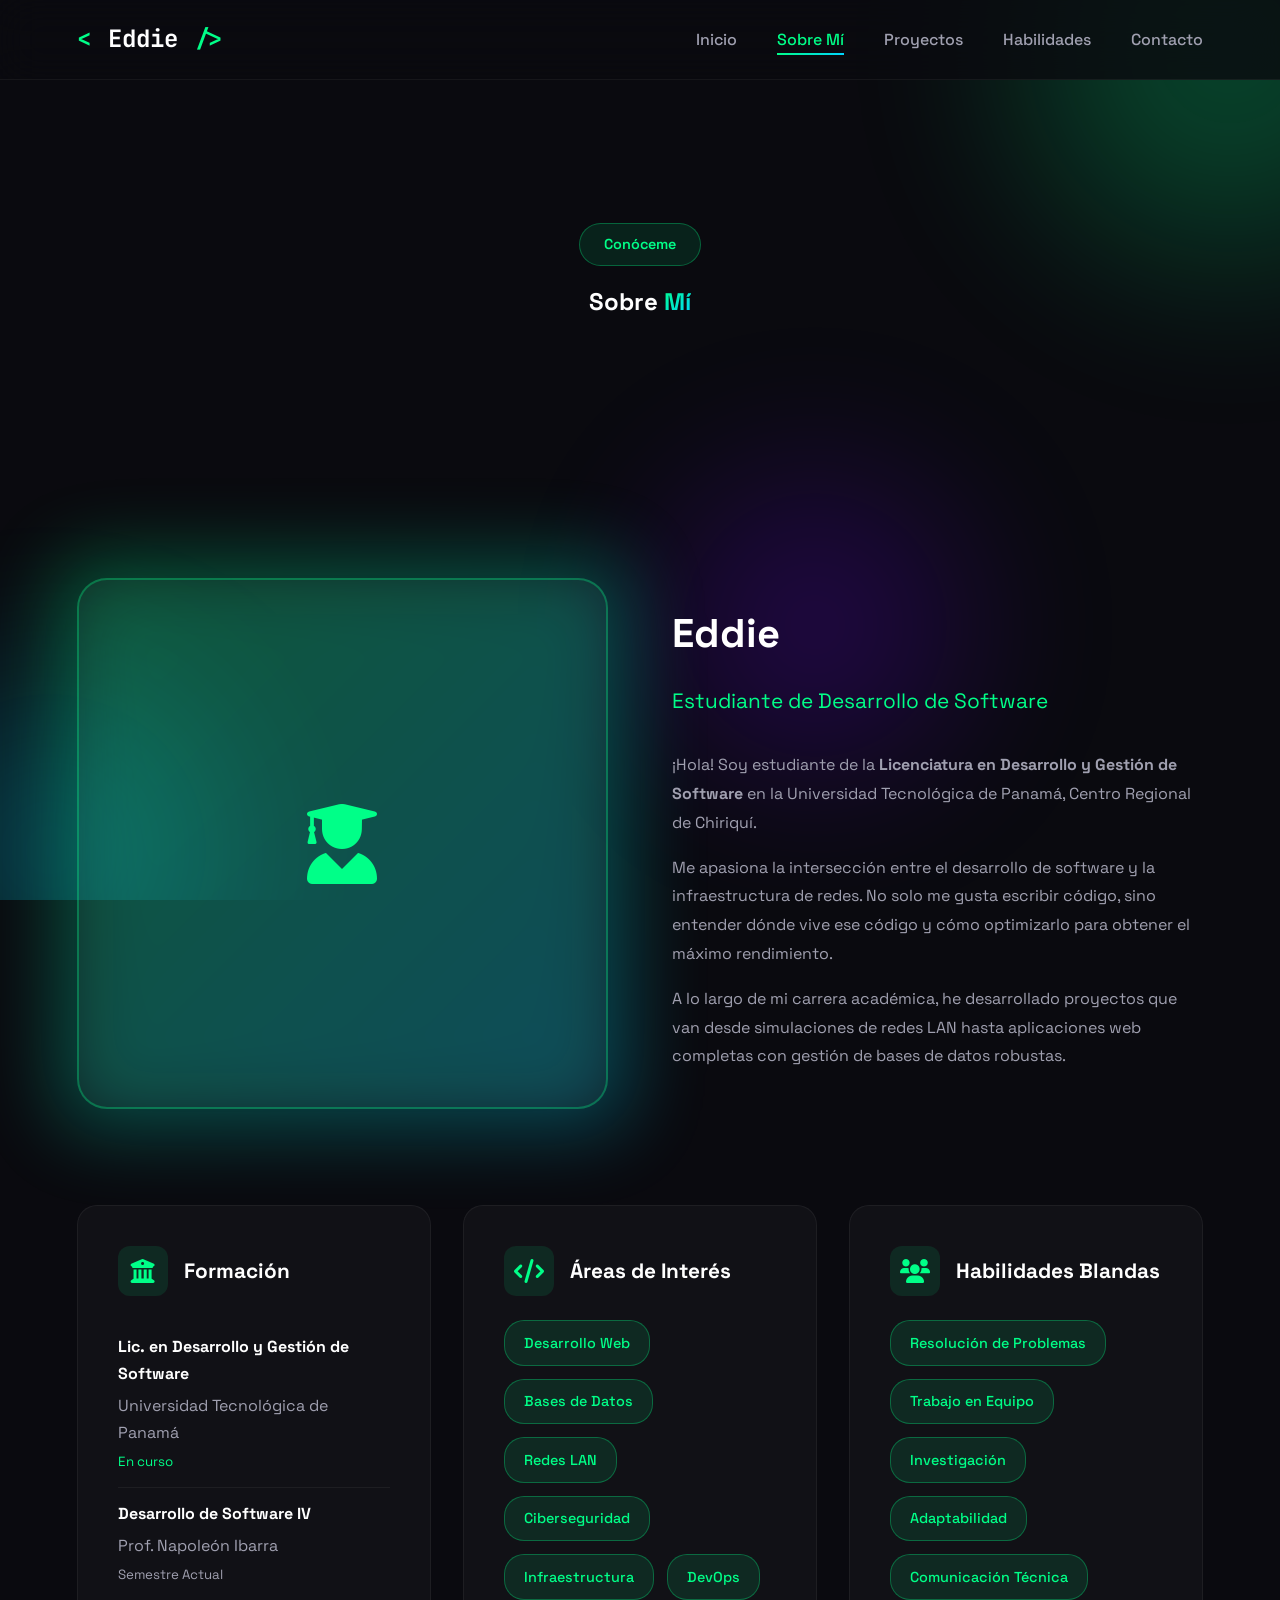
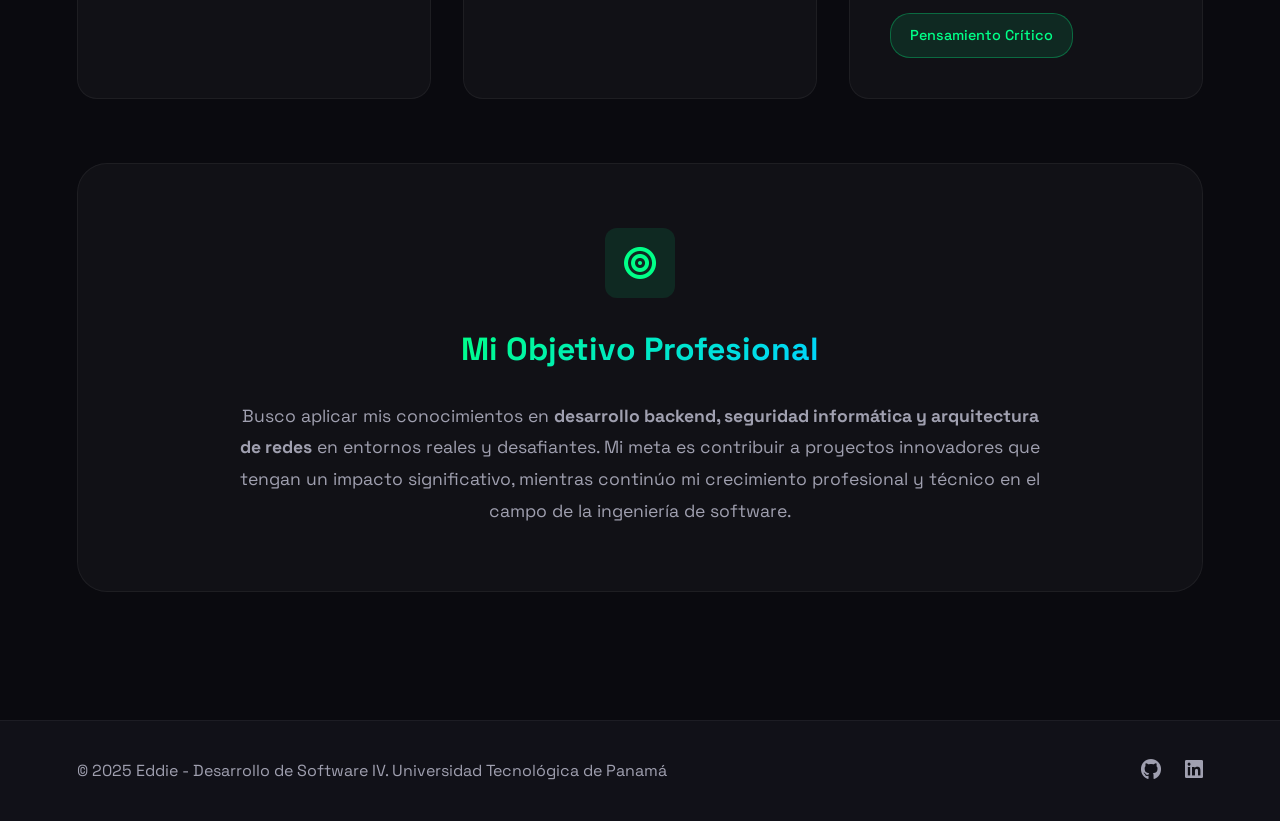
==== commit 76e78402: "cambios grandes." ====
--- a/about.html
+++ b/about.html
@@ -4,18 +4,221 @@
 <head>
     <meta charset="UTF-8">
     <meta name="viewport" content="width=device-width, initial-scale=1.0">
-    <title>Sobre Mí - Portafolio</title>
+    <title>Sobre Mí - Eddie</title>
     <link rel="preconnect" href="https://fonts.googleapis.com">
     <link rel="preconnect" href="https://fonts.gstatic.com" crossorigin>
-    <link href="https://fonts.googleapis.com/css2?family=Outfit:wght@300;400;600;700&display=swap" rel="stylesheet">
+    <link
+        href="https://fonts.googleapis.com/css2?family=Space+Grotesk:wght@300;400;500;600;700&family=JetBrains+Mono:wght@400;500&display=swap"
+        rel="stylesheet">
     <link rel="stylesheet" href="css/style.css">
     <link rel="stylesheet" href="https://cdnjs.cloudflare.com/ajax/libs/font-awesome/6.0.0/css/all.min.css">
+    <style>
+        .about-hero {
+            min-height: 50vh;
+            display: flex;
+            align-items: center;
+            justify-content: center;
+            padding: 10rem 6% 4rem;
+            text-align: center;
+        }
+
+        .about-content {
+            max-width: 1200px;
+            margin: 0 auto;
+        }
+
+        .profile-section {
+            display: grid;
+            grid-template-columns: 1fr 1fr;
+            gap: 4rem;
+            align-items: center;
+            margin-bottom: 6rem;
+        }
+
+        .profile-image {
+            position: relative;
+        }
+
+        .profile-image::before {
+            content: '';
+            position: absolute;
+            inset: -20px;
+            background: var(--accent-gradient);
+            border-radius: 30px;
+            filter: blur(40px);
+            opacity: 0.3;
+            z-index: -1;
+        }
+
+        .image-placeholder {
+            width: 100%;
+            aspect-ratio: 1;
+            background: var(--bg-card);
+            border: 2px solid rgba(0, 255, 136, 0.3);
+            border-radius: 30px;
+            display: flex;
+            align-items: center;
+            justify-content: center;
+            font-size: 5rem;
+            color: var(--accent-primary);
+        }
+
+        .profile-text h2 {
+            font-size: 2.5rem;
+            margin-bottom: 1rem;
+        }
+
+        .profile-text .role {
+            color: var(--accent-primary);
+            font-size: 1.3rem;
+            margin-bottom: 2rem;
+            display: block;
+        }
+
+        .profile-text p {
+            color: var(--text-secondary);
+            line-height: 1.8;
+            margin-bottom: 1rem;
+        }
+
+        .info-grid {
+            display: grid;
+            grid-template-columns: repeat(auto-fit, minmax(280px, 1fr));
+            gap: 2rem;
+            margin-top: 4rem;
+        }
+
+        .info-card {
+            padding: 2.5rem;
+            background: var(--bg-card);
+            border: 1px solid rgba(255, 255, 255, 0.05);
+            border-radius: 20px;
+            transition: var(--transition);
+        }
+
+        .info-card:hover {
+            transform: translateY(-10px);
+            border-color: var(--accent-primary);
+            box-shadow: 0 20px 40px rgba(0, 255, 136, 0.1);
+        }
+
+        .info-card-header {
+            display: flex;
+            align-items: center;
+            gap: 1rem;
+            margin-bottom: 1.5rem;
+        }
+
+        .info-icon {
+            width: 50px;
+            height: 50px;
+            display: flex;
+            align-items: center;
+            justify-content: center;
+            background: rgba(0, 255, 136, 0.1);
+            border-radius: 12px;
+            font-size: 1.5rem;
+            color: var(--accent-primary);
+        }
+
+        .info-card h3 {
+            font-size: 1.3rem;
+            color: var(--text-primary);
+        }
+
+        .info-list {
+            list-style: none;
+            padding: 0;
+        }
+
+        .info-list li {
+            padding: 0.8rem 0;
+            border-bottom: 1px solid rgba(255, 255, 255, 0.05);
+            color: var(--text-secondary);
+        }
+
+        .info-list li:last-child {
+            border-bottom: none;
+        }
+
+        .info-list strong {
+            color: var(--text-primary);
+            display: block;
+            margin-bottom: 0.3rem;
+        }
+
+        .skills-tags {
+            display: flex;
+            flex-wrap: wrap;
+            gap: 0.8rem;
+            margin-top: 1rem;
+        }
+
+        .skill-tag {
+            padding: 0.6rem 1.2rem;
+            background: rgba(0, 255, 136, 0.1);
+            border: 1px solid rgba(0, 255, 136, 0.3);
+            border-radius: 20px;
+            color: var(--accent-primary);
+            font-size: 0.9rem;
+            font-weight: 500;
+            transition: var(--transition);
+        }
+
+        .skill-tag:hover {
+            background: var(--accent-primary);
+            color: #000;
+        }
+
+        .objectives-section {
+            text-align: center;
+            padding: 4rem 2rem;
+            background: var(--bg-card);
+            border-radius: 30px;
+            border: 1px solid rgba(255, 255, 255, 0.05);
+            margin-top: 4rem;
+        }
+
+        .objectives-section h3 {
+            font-size: 2rem;
+            margin-bottom: 1.5rem;
+        }
+
+        .objectives-section p {
+            color: var(--text-secondary);
+            max-width: 800px;
+            margin: 0 auto;
+            line-height: 1.8;
+            font-size: 1.1rem;
+        }
+
+        @media (max-width: 768px) {
+            .profile-section {
+                grid-template-columns: 1fr;
+                gap: 2rem;
+            }
+
+            .info-grid {
+                grid-template-columns: 1fr;
+            }
+        }
+    </style>
 </head>
 
 <body>
+    <div class="bg-animation">
+        <div class="gradient-orb orb-1"></div>
+        <div class="gradient-orb orb-2"></div>
+        <div class="gradient-orb orb-3"></div>
+    </div>
+
     <header id="header">
         <nav class="navbar">
-            <div class="logo">DevPortfolio</div>
+            <div class="logo">
+                <span class="logo-bracket">&lt;</span>
+                <span class="logo-text">Eddie</span>
+                <span class="logo-bracket">/&gt;</span>
+            </div>
             <ul class="nav-links">
                 <li><a href="index.html">Inicio</a></li>
                 <li><a href="about.html" class="active">Sobre Mí</a></li>
@@ -30,81 +233,123 @@
     </header>
 
     <main>
+        <section class="about-hero">
+            <div>
+                <span class="section-tag">Conóceme</span>
+                <h1>Sobre <span class="gradient-text">Mí</span></h1>
+            </div>
+        </section>
+
         <section class="section">
-            <h2 class="section-title">Perfil Profesional</h2>
-
-            <div class="about-container">
-                <div class="card" style="margin-bottom: 2rem; border-left: 4px solid var(--accent-color);">
-                    <div class="about-text" style="padding: 1rem;">
-                        <h3><i class="fas fa-user-graduate"></i> ¿Quién soy?</h3>
+            <div class="about-content">
+                <div class="profile-section">
+                    <div class="profile-image">
+                        <div class="image-placeholder">
+                            <i class="fas fa-user-graduate"></i>
+                        </div>
+                    </div>
+
+                    <div class="profile-text">
+                        <h2>Eddie</h2>
+                        <span class="role">Estudiante de Desarrollo de Software</span>
                         <p>
-                            ¡Hola! Soy <strong>Eddie</strong>, estudiante de la Licenciatura en Desarrollo y Gestión de
-                            Software
-                            en la <strong>Universidad Tecnológica de Panamá (Centro Regional de Chiriquí)</strong>.
+                            ¡Hola! Soy estudiante de la <strong>Licenciatura en Desarrollo y Gestión de
+                                Software</strong>
+                            en la Universidad Tecnológica de Panamá, Centro Regional de Chiriquí.
                         </p>
                         <p>
                             Me apasiona la intersección entre el desarrollo de software y la infraestructura de redes.
-                            No solo me gusta escribir código, sino entender dónde vive y cómo optimizarlo.
-                            A lo largo de mi carrera, he desarrollado proyectos que van desde simulaciones de redes LAN
-                            hasta aplicaciones web con gestión de bases de datos complejas.
+                            No solo me gusta escribir código, sino entender dónde vive ese código y cómo optimizarlo
+                            para obtener el máximo rendimiento.
                         </p>
+                        <p>
+                            A lo largo de mi carrera académica, he desarrollado proyectos que van desde simulaciones
+                            de redes LAN hasta aplicaciones web completas con gestión de bases de datos robustas.
+                        </p>
                     </div>
                 </div>
 
-                <div class="projects-grid"
-                    style="grid-template-columns: repeat(auto-fit, minmax(300px, 1fr)); gap: 2rem;">
-
-                    <div class="about-text">
-                        <h3><i class="fas fa-university highlight"></i> Formación Académica</h3>
-                        <ul style="list-style: none; padding: 0;">
-                            <li style="margin-bottom: 1.5rem; padding-left: 1rem; border-left: 2px solid #333;">
-                                <strong style="color: #fff;">Lic. en Desarrollo y Gestión de Software</strong><br>
-                                <span style="color: var(--accent-color);">Universidad Tecnológica de Panamá</span><br>
-                                <small style="color: #888;">En curso</small>
+                <div class="info-grid">
+                    <div class="info-card">
+                        <div class="info-card-header">
+                            <div class="info-icon">
+                                <i class="fas fa-university"></i>
+                            </div>
+                            <h3>Formación</h3>
+                        </div>
+                        <ul class="info-list">
+                            <li>
+                                <strong>Lic. en Desarrollo y Gestión de Software</strong>
+                                Universidad Tecnológica de Panamá<br>
+                                <small style="color: var(--accent-primary);">En curso</small>
                             </li>
-                            <li style="margin-bottom: 1.5rem; padding-left: 1rem; border-left: 2px solid #333;">
-                                <strong style="color: #fff;">Desarrollo de Software IV</strong><br>
-                                <span style="color: var(--accent-color);">Prof. Napoleón Ibarra</span><br>
-                                <small style="color: #888;">Semestre Actual</small>
+                            <li>
+                                <strong>Desarrollo de Software IV</strong>
+                                Prof. Napoleón Ibarra<br>
+                                <small style="color: var(--text-secondary);">Semestre Actual</small>
                             </li>
                         </ul>
                     </div>
 
-                    <div class="about-text">
-                        <h3><i class="fas fa-users highlight"></i> Habilidades Blandas</h3>
-                        <div style="display: flex; flex-wrap: wrap; gap: 0.5rem;">
-                            <span class="btn-small"
-                                style="background: rgba(255,255,255,0.1); border-radius: 4px; padding: 5px 10px; text-decoration: none;">Resolución
-                                de Problemas</span>
-                            <span class="btn-small"
-                                style="background: rgba(255,255,255,0.1); border-radius: 4px; padding: 5px 10px; text-decoration: none;">Trabajo
-                                en Equipo</span>
-                            <span class="btn-small"
-                                style="background: rgba(255,255,255,0.1); border-radius: 4px; padding: 5px 10px; text-decoration: none;">Investigación</span>
-                            <span class="btn-small"
-                                style="background: rgba(255,255,255,0.1); border-radius: 4px; padding: 5px 10px; text-decoration: none;">Adaptabilidad</span>
-                            <span class="btn-small"
-                                style="background: rgba(255,255,255,0.1); border-radius: 4px; padding: 5px 10px; text-decoration: none;">Comunicación
-                                Técnica</span>
+                    <div class="info-card">
+                        <div class="info-card-header">
+                            <div class="info-icon">
+                                <i class="fas fa-code"></i>
+                            </div>
+                            <h3>Áreas de Interés</h3>
+                        </div>
+                        <div class="skills-tags">
+                            <span class="skill-tag">Desarrollo Web</span>
+                            <span class="skill-tag">Bases de Datos</span>
+                            <span class="skill-tag">Redes LAN</span>
+                            <span class="skill-tag">Ciberseguridad</span>
+                            <span class="skill-tag">Infraestructura</span>
+                            <span class="skill-tag">DevOps</span>
+                        </div>
+                    </div>
+
+                    <div class="info-card">
+                        <div class="info-card-header">
+                            <div class="info-icon">
+                                <i class="fas fa-users"></i>
+                            </div>
+                            <h3>Habilidades Blandas</h3>
+                        </div>
+                        <div class="skills-tags">
+                            <span class="skill-tag">Resolución de Problemas</span>
+                            <span class="skill-tag">Trabajo en Equipo</span>
+                            <span class="skill-tag">Investigación</span>
+                            <span class="skill-tag">Adaptabilidad</span>
+                            <span class="skill-tag">Comunicación Técnica</span>
+                            <span class="skill-tag">Pensamiento Crítico</span>
                         </div>
                     </div>
                 </div>
 
-                <div style="margin-top: 3rem; text-align: center;">
-                    <h3><i class="fas fa-bullseye highlight"></i> Mi Objetivo</h3>
-                    <p style="max-width: 600px; margin: 1rem auto; color: #ccc;">
-                        Busco aplicar mis conocimientos en <strong>desarrollo backend, seguridad y redes</strong> en
-                        entornos reales,
-                        contribuyendo a proyectos innovadores mientras continúo mi crecimiento profesional.
+                <div class="objectives-section">
+                    <div class="info-icon" style="margin: 0 auto 1.5rem; width: 70px; height: 70px; font-size: 2rem;">
+                        <i class="fas fa-bullseye"></i>
+                    </div>
+                    <h3><span class="gradient-text">Mi Objetivo Profesional</span></h3>
+                    <p>
+                        Busco aplicar mis conocimientos en <strong>desarrollo backend, seguridad informática y
+                            arquitectura de redes</strong> en entornos reales y desafiantes. Mi meta es contribuir a
+                        proyectos innovadores que tengan un impacto significativo, mientras continúo mi crecimiento
+                        profesional y técnico en el campo de la ingeniería de software.
                     </p>
                 </div>
-
             </div>
         </section>
     </main>
 
     <footer>
-        <p>&copy; 2025Portafolio de Eddie. Todos los derechos reservados.</p>
+        <div class="footer-content">
+            <p>&copy; 2025 Eddie - Desarrollo de Software IV. Universidad Tecnológica de Panamá</p>
+            <div class="footer-links">
+                <a href="#"><i class="fab fa-github"></i></a>
+                <a href="#"><i class="fab fa-linkedin"></i></a>
+            </div>
+        </div>
     </footer>
 
     <script src="js/script.js"></script>
--- a/css/style.css
+++ b/css/style.css
@@ -1,278 +1,883 @@
-.highlight {
-    color: var(--accent-color);
-}
-
-.hero h2 {
-    font-size: 2rem;
-    color: var(--text-muted);
+:root {
+    --bg-primary: #0a0a0f;
+    --bg-secondary: #111118;
+    --bg-card: rgba(255, 255, 255, 0.03);
+    --text-primary: #ffffff;
+    --text-secondary: #a0a0b0;
+    --accent-primary: #00ff88;
+    --accent-secondary: #00d4ff;
+    --accent-gradient: linear-gradient(135deg, #00ff88 0%, #00d4ff 100%);
+    --font-main: 'Space Grotesk', sans-serif;
+    --font-mono: 'JetBrains Mono', monospace;
+    --shadow-lg: 0 20px 60px rgba(0, 255, 136, 0.1);
+    --transition: all 0.4s cubic-bezier(0.4, 0, 0.2, 1);
+}
+
+/* Light Theme */
+[data-theme="light"] {
+    --bg-primary: #ffffff;
+    --bg-secondary: #f5f5f7;
+    --bg-card: rgba(0, 0, 0, 0.03);
+    --text-primary: #1d1d1f;
+    --text-secondary: #6e6e73;
+    --shadow-lg: 0 20px 60px rgba(0, 0, 0, 0.1);
+}
+
+* {
+    margin: 0;
+    padding: 0;
+    box-sizing: border-box;
+}
+
+html {
+    scroll-behavior: smooth;
+}
+
+body {
+    font-family: var(--font-main);
+    background-color: var(--bg-primary);
+    color: var(--text-primary);
+    line-height: 1.7;
+    overflow-x: hidden;
+    transition: background-color 0.3s ease, color 0.3s ease;
+}
+
+/* Fondo Animado */
+.bg-animation {
+    position: fixed;
+    width: 100%;
+    height: 100%;
+    top: 0;
+    left: 0;
+    z-index: -1;
+    overflow: hidden;
+    pointer-events: none;
+}
+
+.gradient-orb {
+    position: absolute;
+    border-radius: 50%;
+    filter: blur(80px);
+    opacity: 0.3;
+    animation: float 20s infinite ease-in-out;
+}
+
+.orb-1 {
+    width: 500px;
+    height: 500px;
+    background: radial-gradient(circle, #00ff88, transparent);
+    top: -200px;
+    right: -200px;
+    animation-delay: 0s;
+}
+
+.orb-2 {
+    width: 400px;
+    height: 400px;
+    background: radial-gradient(circle, #00d4ff, transparent);
+    bottom: -150px;
+    left: -150px;
+    animation-delay: 7s;
+}
+
+.orb-3 {
+    width: 350px;
+    height: 350px;
+    background: radial-gradient(circle, #7000ff, transparent);
+    top: 50%;
+    left: 50%;
+    animation-delay: 14s;
+}
+
+@keyframes float {
+
+    0%,
+    100% {
+        transform: translate(0, 0) scale(1);
+    }
+
+    33% {
+        transform: translate(100px, -50px) scale(1.1);
+    }
+
+    66% {
+        transform: translate(-50px, 100px) scale(0.9);
+    }
+}
+
+/* Header */
+header {
+    position: fixed;
+    top: 0;
+    width: 100%;
+    background: rgba(10, 10, 15, 0.8);
+    backdrop-filter: blur(20px);
+    border-bottom: 1px solid rgba(255, 255, 255, 0.05);
+    z-index: 1000;
+    padding: 1.2rem 6%;
+    transition: var(--transition);
+}
+
+[data-theme="light"] header {
+    background: rgba(255, 255, 255, 0.8);
+    border-bottom: 1px solid rgba(0, 0, 0, 0.05);
+}
+
+header.scrolled {
+    padding: 0.8rem 6%;
+    box-shadow: 0 4px 20px rgba(0, 0, 0, 0.5);
+}
+
+[data-theme="light"] header.scrolled {
+    box-shadow: 0 4px 20px rgba(0, 0, 0, 0.1);
+}
+
+.navbar {
+    display: flex;
+    justify-content: space-between;
+    align-items: center;
+    max-width: 1400px;
+    margin: 0 auto;
+}
+
+.logo {
+    font-size: 1.5rem;
+    font-weight: 700;
+    font-family: var(--font-mono);
+}
+
+.logo-bracket {
+    color: var(--accent-primary);
+}
+
+.logo-text {
+    color: var(--text-primary);
+    margin: 0 0.2rem;
+}
+
+.nav-links {
+    display: flex;
+    gap: 2.5rem;
+    list-style: none;
+}
+
+.nav-links a {
+    position: relative;
+    color: var(--text-secondary);
+    text-decoration: none;
+    font-weight: 500;
+    transition: var(--transition);
+}
+
+.nav-links a::before {
+    content: '';
+    position: absolute;
+    bottom: -5px;
+    left: 0;
+    width: 0;
+    height: 2px;
+    background: var(--accent-gradient);
+    transition: width 0.3s ease;
+}
+
+.nav-links a:hover,
+.nav-links a.active {
+    color: var(--accent-primary);
+}
+
+.nav-links a:hover::before,
+.nav-links a.active::before {
+    width: 100%;
+}
+
+.hamburger {
+    display: none;
+    font-size: 1.5rem;
+    cursor: pointer;
+    color: var(--text-primary);
+}
+
+/* Theme Toggle Button */
+.theme-toggle {
+    width: 45px;
+    height: 45px;
+    display: flex;
+    align-items: center;
+    justify-content: center;
+    background: var(--bg-card);
+    border: 1px solid rgba(255, 255, 255, 0.1);
+    border-radius: 12px;
+    cursor: pointer;
+    transition: var(--transition);
+    margin-left: 1rem;
+}
+
+.theme-toggle:hover {
+    border-color: var(--accent-primary);
+    transform: scale(1.05);
+}
+
+.theme-toggle i {
+    font-size: 1.2rem;
+    color: var(--text-primary);
+}
+
+/* Hero Section */
+.hero {
+    min-height: 100vh;
+    display: flex;
+    align-items: center;
+    justify-content: center;
+    padding: 8rem 6% 4rem;
+    position: relative;
+}
+
+.hero-content {
+    max-width: 900px;
+    text-align: center;
+    z-index: 1;
+}
+
+.hero-badge {
+    display: inline-flex;
+    align-items: center;
+    gap: 0.5rem;
+    padding: 0.6rem 1.2rem;
+    background: rgba(0, 255, 136, 0.1);
+    border: 1px solid rgba(0, 255, 136, 0.3);
+    border-radius: 50px;
+    color: var(--accent-primary);
+    font-size: 0.9rem;
     margin-bottom: 2rem;
 }
 
+.hero-title {
+    font-size: clamp(3rem, 8vw, 5rem);
+    font-weight: 700;
+    line-height: 1.1;
+    margin-bottom: 1.5rem;
+    color: var(--text-primary);
+}
+
+.gradient-text {
+    background: var(--accent-gradient);
+    -webkit-background-clip: text;
+    -webkit-text-fill-color: transparent;
+    background-clip: text;
+}
+
+.typing-container {
+    font-size: clamp(1.5rem, 4vw, 2rem);
+    margin-bottom: 2rem;
+    height: 60px;
+    display: flex;
+    align-items: center;
+    justify-content: center;
+    gap: 0.5rem;
+}
+
+.typing-prefix {
+    color: var(--text-secondary);
+}
+
+.typed-text {
+    color: var(--accent-primary);
+    font-weight: 600;
+}
+
+.cursor {
+    color: var(--accent-primary);
+    animation: blink 1s infinite;
+}
+
+@keyframes blink {
+
+    0%,
+    100% {
+        opacity: 1;
+    }
+
+    50% {
+        opacity: 0;
+    }
+}
+
+.hero-description {
+    font-size: 1.1rem;
+    color: var(--text-secondary);
+    max-width: 700px;
+    margin: 0 auto 3rem;
+    line-height: 1.8;
+}
+
+.hero-buttons {
+    display: flex;
+    gap: 1.5rem;
+    justify-content: center;
+    flex-wrap: wrap;
+    margin-bottom: 4rem;
+}
+
 .btn {
-    display: inline-block;
-    padding: 0.8rem 2rem;
-    background: var(--accent-color);
+    display: inline-flex;
+    align-items: center;
+    gap: 0.8rem;
+    padding: 1rem 2rem;
+    border-radius: 12px;
+    font-weight: 600;
+    font-size: 1rem;
+    text-decoration: none;
+    transition: var(--transition);
+    position: relative;
+    overflow: hidden;
+}
+
+.btn::before {
+    content: '';
+    position: absolute;
+    top: 50%;
+    left: 50%;
+    width: 0;
+    height: 0;
+    border-radius: 50%;
+    background: rgba(255, 255, 255, 0.1);
+    transform: translate(-50%, -50%);
+    transition: width 0.6s, height 0.6s;
+}
+
+.btn:hover::before {
+    width: 300px;
+    height: 300px;
+}
+
+.btn-primary {
+    background: var(--accent-gradient);
     color: #000;
-    /* Siempre negro para contraste con el verde */
-    font-weight: 600;
-    border-radius: 50px;
-    transition: transform 0.3s ease, box-shadow 0.3s ease;
-    border: none;
-    cursor: pointer;
-}
-
-.btn:hover {
+    box-shadow: 0 4px 20px rgba(0, 255, 136, 0.3);
+}
+
+.btn-primary:hover {
     transform: translateY(-3px);
-    box-shadow: 0 5px 15px rgba(0, 255, 136, 0.4);
+    box-shadow: 0 8px 30px rgba(0, 255, 136, 0.4);
+}
+
+.btn-secondary {
+    background: transparent;
+    color: var(--accent-primary);
+    border: 2px solid var(--accent-primary);
+}
+
+.btn-secondary:hover {
+    background: rgba(0, 255, 136, 0.1);
+    transform: translateY(-3px);
 }
 
 .btn-outline {
     background: transparent;
-    border: 2px solid var(--accent-color);
-    color: var(--accent-color);
-    margin-left: 1rem;
+    color: var(--text-primary);
+    border: 2px solid rgba(255, 255, 255, 0.2);
+}
+
+[data-theme="light"] .btn-outline {
+    border-color: rgba(0, 0, 0, 0.2);
 }
 
 .btn-outline:hover {
-    background: var(--accent-color);
-    color: #000;
-}
-
-/* Animaciones de Entrada (Scroll Reveal) */
-.reveal {
-    opacity: 0;
-    transform: translateY(30px);
-    transition: all 0.8s ease-out;
-}
-
-.reveal.active {
-    opacity: 1;
-    transform: translateY(0);
-}
-
-/* Sections General */
+    border-color: var(--accent-primary);
+    color: var(--accent-primary);
+}
+
+.hero-stats {
+    display: flex;
+    justify-content: center;
+    align-items: center;
+    gap: 3rem;
+    padding: 2rem;
+    background: rgba(255, 255, 255, 0.02);
+    border: 1px solid rgba(255, 255, 255, 0.05);
+    border-radius: 20px;
+    backdrop-filter: blur(10px);
+}
+
+[data-theme="light"] .hero-stats {
+    background: rgba(0, 0, 0, 0.02);
+    border-color: rgba(0, 0, 0, 0.05);
+}
+
+.stat-item {
+    text-align: center;
+}
+
+.stat-number {
+    font-size: 2.5rem;
+    font-weight: 700;
+    color: var(--accent-primary);
+    font-family: var(--font-mono);
+}
+
+.stat-label {
+    font-size: 0.9rem;
+    color: var(--text-secondary);
+    margin-top: 0.5rem;
+}
+
+.stat-divider {
+    width: 1px;
+    height: 40px;
+    background: rgba(255, 255, 255, 0.1);
+}
+
+[data-theme="light"] .stat-divider {
+    background: rgba(0, 0, 0, 0.1);
+}
+
+.scroll-indicator {
+    position: absolute;
+    bottom: 2rem;
+    left: 50%;
+    transform: translateX(-50%);
+    display: flex;
+    flex-direction: column;
+    align-items: center;
+    gap: 0.5rem;
+    color: var(--text-secondary);
+    font-size: 0.8rem;
+}
+
+.mouse {
+    width: 25px;
+    height: 40px;
+    border: 2px solid var(--text-secondary);
+    border-radius: 15px;
+    position: relative;
+}
+
+.mouse::before {
+    content: '';
+    position: absolute;
+    top: 8px;
+    left: 50%;
+    transform: translateX(-50%);
+    width: 3px;
+    height: 8px;
+    background: var(--accent-primary);
+    border-radius: 2px;
+    animation: scroll-down 2s infinite;
+}
+
+@keyframes scroll-down {
+    0% {
+        top: 8px;
+        opacity: 1;
+    }
+
+    100% {
+        top: 20px;
+        opacity: 0;
+    }
+}
+
+/* Sections */
 .section {
-    padding: 5rem 5%;
-    scroll-margin-top: 80px;
+    padding: 8rem 6%;
+    position: relative;
+}
+
+.section-header {
+    text-align: center;
+    margin-bottom: 4rem;
+}
+
+.section-tag {
+    display: inline-block;
+    padding: 0.5rem 1.5rem;
+    background: rgba(0, 255, 136, 0.1);
+    border: 1px solid rgba(0, 255, 136, 0.3);
+    border-radius: 50px;
+    color: var(--accent-primary);
+    font-size: 0.9rem;
+    font-weight: 600;
+    margin-bottom: 1rem;
 }
 
 .section-title {
-    text-align: center;
-    font-size: 2.5rem;
-    margin-bottom: 3rem;
-    position: relative;
-    color: var(--text-color);
-}
-
-.section-title::after {
-    content: '';
-    display: block;
-    width: 60px;
-    height: 4px;
-    background: var(--accent-color);
-    margin: 10px auto 0;
-    border-radius: 2px;
-}
-
-/* Cards Generales */
-.card {
-    background: var(--card-bg);
-    border: 1px solid var(--border-color);
-    border-radius: 15px;
-    padding: 2rem;
-    transition: transform 0.3s ease, box-shadow 0.3s ease;
-    box-shadow: var(--shadow);
-}
-
-.card:hover {
-    transform: translateY(-5px);
-    border-color: var(--accent-color);
-    box-shadow: 0 8px 25px rgba(0, 0, 0, 0.2);
-}
-
-.card h3 {
-    margin-bottom: 1rem;
-    color: var(--accent-color);
-}
-
-.card p {
-    color: var(--text-muted);
-}
-
-/* Skills Grid */
-.skills-container {
-    display: flex;
-    flex-wrap: wrap;
-    justify-content: center;
-    gap: 2rem;
-}
-
-.skill-card {
-    background: var(--card-bg);
-    padding: 2rem;
-    border-radius: 15px;
-    text-align: center;
-    flex: 1 1 250px;
-    /* Responsive flex */
-    max-width: 350px;
-    border: 1px solid var(--border-color);
-    transition: all 0.3s ease;
-    box-shadow: var(--shadow);
-}
-
-.skill-card:hover {
-    border-color: var(--accent-color);
-    transform: scale(1.05);
-}
-
-.skill-card i {
-    font-size: 3rem;
-    margin-bottom: 1rem;
-    color: var(--accent-color);
-}
-
-.skill-card h3 {
-    color: var(--text-color);
-    margin-bottom: 0.5rem;
-}
-
-/* Project Grid */
-.projects-grid {
+    font-size: clamp(2.5rem, 5vw, 3.5rem);
+    font-weight: 700;
+    line-height: 1.2;
+    color: var(--text-primary);
+}
+
+/* Services Grid */
+.services-section {
+    background: var(--bg-secondary);
+}
+
+.services-grid {
     display: grid;
     grid-template-columns: repeat(auto-fit, minmax(300px, 1fr));
     gap: 2rem;
-}
-
-.btn-small {
-    display: inline-block;
-    margin-top: 1rem;
-    color: var(--text-color);
-    text-decoration: underline;
+    max-width: 1200px;
+    margin: 0 auto;
+}
+
+.service-card {
+    padding: 2.5rem;
+    background: var(--bg-card);
+    border: 1px solid rgba(255, 255, 255, 0.05);
+    border-radius: 20px;
+    backdrop-filter: blur(10px);
+    transition: var(--transition);
+}
+
+[data-theme="light"] .service-card {
+    border-color: rgba(0, 0, 0, 0.05);
+}
+
+.card-hover:hover {
+    transform: translateY(-10px);
+    border-color: var(--accent-primary);
+    box-shadow: 0 20px 40px rgba(0, 255, 136, 0.1);
+}
+
+.service-icon {
+    width: 70px;
+    height: 70px;
+    display: flex;
+    align-items: center;
+    justify-content: center;
+    background: var(--accent-gradient);
+    border-radius: 16px;
+    font-size: 2rem;
+    color: #000;
+    margin-bottom: 1.5rem;
+}
+
+.service-card h3 {
+    font-size: 1.5rem;
+    margin-bottom: 1rem;
+    color: var(--text-primary);
+}
+
+.service-card p {
+    color: var(--text-secondary);
+    line-height: 1.7;
+    margin-bottom: 1.5rem;
+}
+
+.tech-tags {
+    display: flex;
+    flex-wrap: wrap;
+    gap: 0.5rem;
+    list-style: none;
+}
+
+.tech-tags li {
+    padding: 0.4rem 1rem;
+    background: rgba(0, 255, 136, 0.1);
+    border: 1px solid rgba(0, 255, 136, 0.2);
+    border-radius: 20px;
+    font-size: 0.85rem;
+    color: var(--accent-primary);
+}
+
+/* Featured Project */
+.featured-section {
+    background: var(--bg-secondary);
+}
+
+.featured-content {
+    display: grid;
+    grid-template-columns: 1fr 1fr;
+    gap: 4rem;
+    align-items: center;
+    max-width: 1200px;
+    margin: 0 auto;
+}
+
+.featured-text h2 {
+    font-size: clamp(2rem, 4vw, 3rem);
+    margin-bottom: 1.5rem;
+    line-height: 1.2;
+    color: var(--text-primary);
+}
+
+.featured-text p {
+    color: var(--text-secondary);
+    margin-bottom: 2rem;
+    line-height: 1.8;
+}
+
+.feature-list {
+    list-style: none;
+    margin-bottom: 2rem;
+}
+
+.feature-list li {
+    display: flex;
+    align-items: center;
+    gap: 1rem;
+    margin-bottom: 1rem;
+    color: var(--text-secondary);
+}
+
+.feature-list i {
+    color: var(--accent-primary);
+    font-size: 1.2rem;
+}
+
+/* Code Window */
+.code-window {
+    background: #1a1a2e;
+    border-radius: 12px;
+    overflow: hidden;
+    border: 1px solid rgba(255, 255, 255, 0.1);
+    box-shadow: 0 20px 60px rgba(0, 0, 0, 0.5);
+}
+
+[data-theme="light"] .code-window {
+    background: #2d2d2d;
+}
+
+.window-header {
+    background: #0f0f1e;
+    padding: 0.8rem 1rem;
+    display: flex;
+    gap: 0.5rem;
+}
+
+[data-theme="light"] .window-header {
+    background: #1e1e1e;
+}
+
+.dot {
+    width: 12px;
+    height: 12px;
+    border-radius: 50%;
+}
+
+.dot.red {
+    background: #ff5f56;
+}
+
+.dot.yellow {
+    background: #ffbd2e;
+}
+
+.dot.green {
+    background: #27c93f;
+}
+
+.code-content {
+    padding: 1.5rem;
+    font-family: var(--font-mono);
     font-size: 0.9rem;
-    cursor: pointer;
-}
-
-.btn-small:hover {
-    color: var(--accent-color);
-}
-
-/* Tabs */
-.tabs {
-    display: flex;
-    justify-content: center;
-    gap: 1rem;
+    line-height: 1.6;
+    overflow-x: auto;
+}
+
+.code-content pre {
+    margin: 0;
+}
+
+.code-keyword {
+    color: #c792ea;
+}
+
+.code-class {
+    color: #ffcb6b;
+}
+
+.code-function {
+    color: #82aaff;
+}
+
+.code-string {
+    color: #c3e88d;
+}
+
+.code-comment {
+    color: #546e7a;
+}
+
+/* CTA Section */
+.cta-section {
+    text-align: center;
+    padding: 6rem 6%;
+}
+
+.cta-content {
+    max-width: 700px;
+    margin: 0 auto;
+    padding: 4rem 3rem;
+    background: var(--bg-card);
+    border: 1px solid rgba(255, 255, 255, 0.1);
+    border-radius: 30px;
+    backdrop-filter: blur(10px);
+}
+
+[data-theme="light"] .cta-content {
+    border-color: rgba(0, 0, 0, 0.1);
+}
+
+.cta-content h2 {
+    font-size: clamp(2rem, 4vw, 3rem);
+    margin-bottom: 1rem;
+    color: var(--text-primary);
+}
+
+.cta-content p {
+    color: var(--text-secondary);
+    font-size: 1.1rem;
     margin-bottom: 2rem;
-    flex-wrap: wrap;
-}
-
-.tab-btn {
-    background: transparent;
-    border: 1px solid var(--border-color);
-    color: var(--text-color);
-    padding: 0.5rem 1.5rem;
-    border-radius: 20px;
-    cursor: pointer;
-    transition: all 0.3s ease;
-    font-family: var(--font-main);
-}
-
-.tab-btn.active,
-.tab-btn:hover {
-    background: var(--accent-color);
-    color: #000;
-    border-color: var(--accent-color);
-}
-
-.hidden {
-    display: none;
-}
-
-/* Contact */
-.contact-container {
-    text-align: center;
-    max-width: 600px;
-    margin: 0 auto;
-}
-
-.social-links {
-    margin-top: 2rem;
-    display: flex;
-    justify-content: center;
-    gap: 2rem;
-}
-
-.social-links a {
-    font-size: 2rem;
-    color: var(--text-color);
-    transition: color 0.3s ease, transform 0.3s ease;
-}
-
-.social-links a:hover {
-    color: var(--accent-color);
-    transform: translateY(-3px);
+}
+
+.btn-large {
+    padding: 1.2rem 2.5rem;
+    font-size: 1.1rem;
 }
 
 /* Footer */
 footer {
-    text-align: center;
-    padding: 2rem;
-    background: var(--secondary-color);
-    border-top: 1px solid var(--border-color);
-    font-size: 0.9rem;
-    color: var(--text-muted);
+    padding: 2rem 6%;
+    background: var(--bg-secondary);
+    border-top: 1px solid rgba(255, 255, 255, 0.05);
+}
+
+[data-theme="light"] footer {
+    border-top-color: rgba(0, 0, 0, 0.05);
+}
+
+.footer-content {
+    display: flex;
+    justify-content: space-between;
+    align-items: center;
+    max-width: 1400px;
+    margin: 0 auto;
+    color: var(--text-secondary);
+}
+
+.footer-links {
+    display: flex;
+    gap: 1.5rem;
+}
+
+.footer-links a {
+    color: var(--text-secondary);
+    font-size: 1.3rem;
+    transition: var(--transition);
+}
+
+.footer-links a:hover {
+    color: var(--accent-primary);
+    transform: translateY(-3px);
+}
+
+/* Animations */
+.fade-in {
+    animation: fadeIn 0.8s ease forwards;
+}
+
+.fade-in-up {
+    animation: fadeInUp 0.8s ease forwards;
+}
+
+@keyframes fadeIn {
+    from {
+        opacity: 0;
+    }
+
+    to {
+        opacity: 1;
+    }
+}
+
+@keyframes fadeInUp {
+    from {
+        opacity: 0;
+        transform: translateY(30px);
+    }
+
+    to {
+        opacity: 1;
+        transform: translateY(0);
+    }
+}
+
+/* Hidden class */
+.hidden {
+    display: none !important;
 }
 
 /* Responsive */
+@media (max-width: 1024px) {
+    .featured-content {
+        grid-template-columns: 1fr;
+        gap: 3rem;
+    }
+
+    .featured-visual {
+        order: -1;
+    }
+}
+
 @media (max-width: 768px) {
+    header {
+        padding: 1rem 5%;
+    }
+
     .nav-links {
-        display: none;
-        /* Ocultar menú en móvil (requiere JS para toggle) */
+        position: fixed;
+        top: 70px;
+        left: -100%;
+        width: 100%;
+        height: calc(100vh - 70px);
+        background: var(--bg-primary);
+        flex-direction: column;
+        align-items: center;
+        justify-content: flex-start;
+        padding: 3rem 0;
+        gap: 2rem;
+        transition: left 0.3s ease;
+        border-top: 1px solid rgba(255, 255, 255, 0.05);
+    }
+
+    .nav-links.active {
+        left: 0;
     }
 
     .hamburger {
         display: block;
     }
-}
-
-/* Staggered delays for cards */
-.card:nth-child(1) {
-    animation-delay: 0.1s;
-}
-
-.card:nth-child(2) {
-    animation-delay: 0.2s;
-}
-
-.card:nth-child(3) {
-    animation-delay: 0.3s;
-}
-
-.card:nth-child(4) {
-    animation-delay: 0.4s;
-}
-
-.card:nth-child(5) {
-    animation-delay: 0.5s;
-}
-
-.card:nth-child(6) {
-    animation-delay: 0.6s;
-}
-
-/* 3D Hover Effect */
-.card {
-    transform-style: preserve-3d;
-    perspective: 1000px;
-}
-
-.card:hover {
-    transform: translateY(-10px) rotateX(2deg);
-    box-shadow: var(--shadow);
-    border-color: var(--accent-color);
-}
-
-@media (max-width: 768px) {
-    .btn-outline {
-        margin-left: 0;
+
+    .hero {
+        padding: 6rem 5% 3rem;
+    }
+
+    .hero-stats {
+        flex-direction: column;
+        gap: 2rem;
+    }
+
+    .stat-divider {
+        width: 40px;
+        height: 1px;
+    }
+
+    .services-grid {
+        grid-template-columns: 1fr;
+    }
+
+    .section {
+        padding: 5rem 5%;
+    }
+
+    .cta-content {
+        padding: 3rem 2rem;
+    }
+
+    .footer-content {
+        flex-direction: column;
+        gap: 1.5rem;
+        text-align: center;
     }
 }
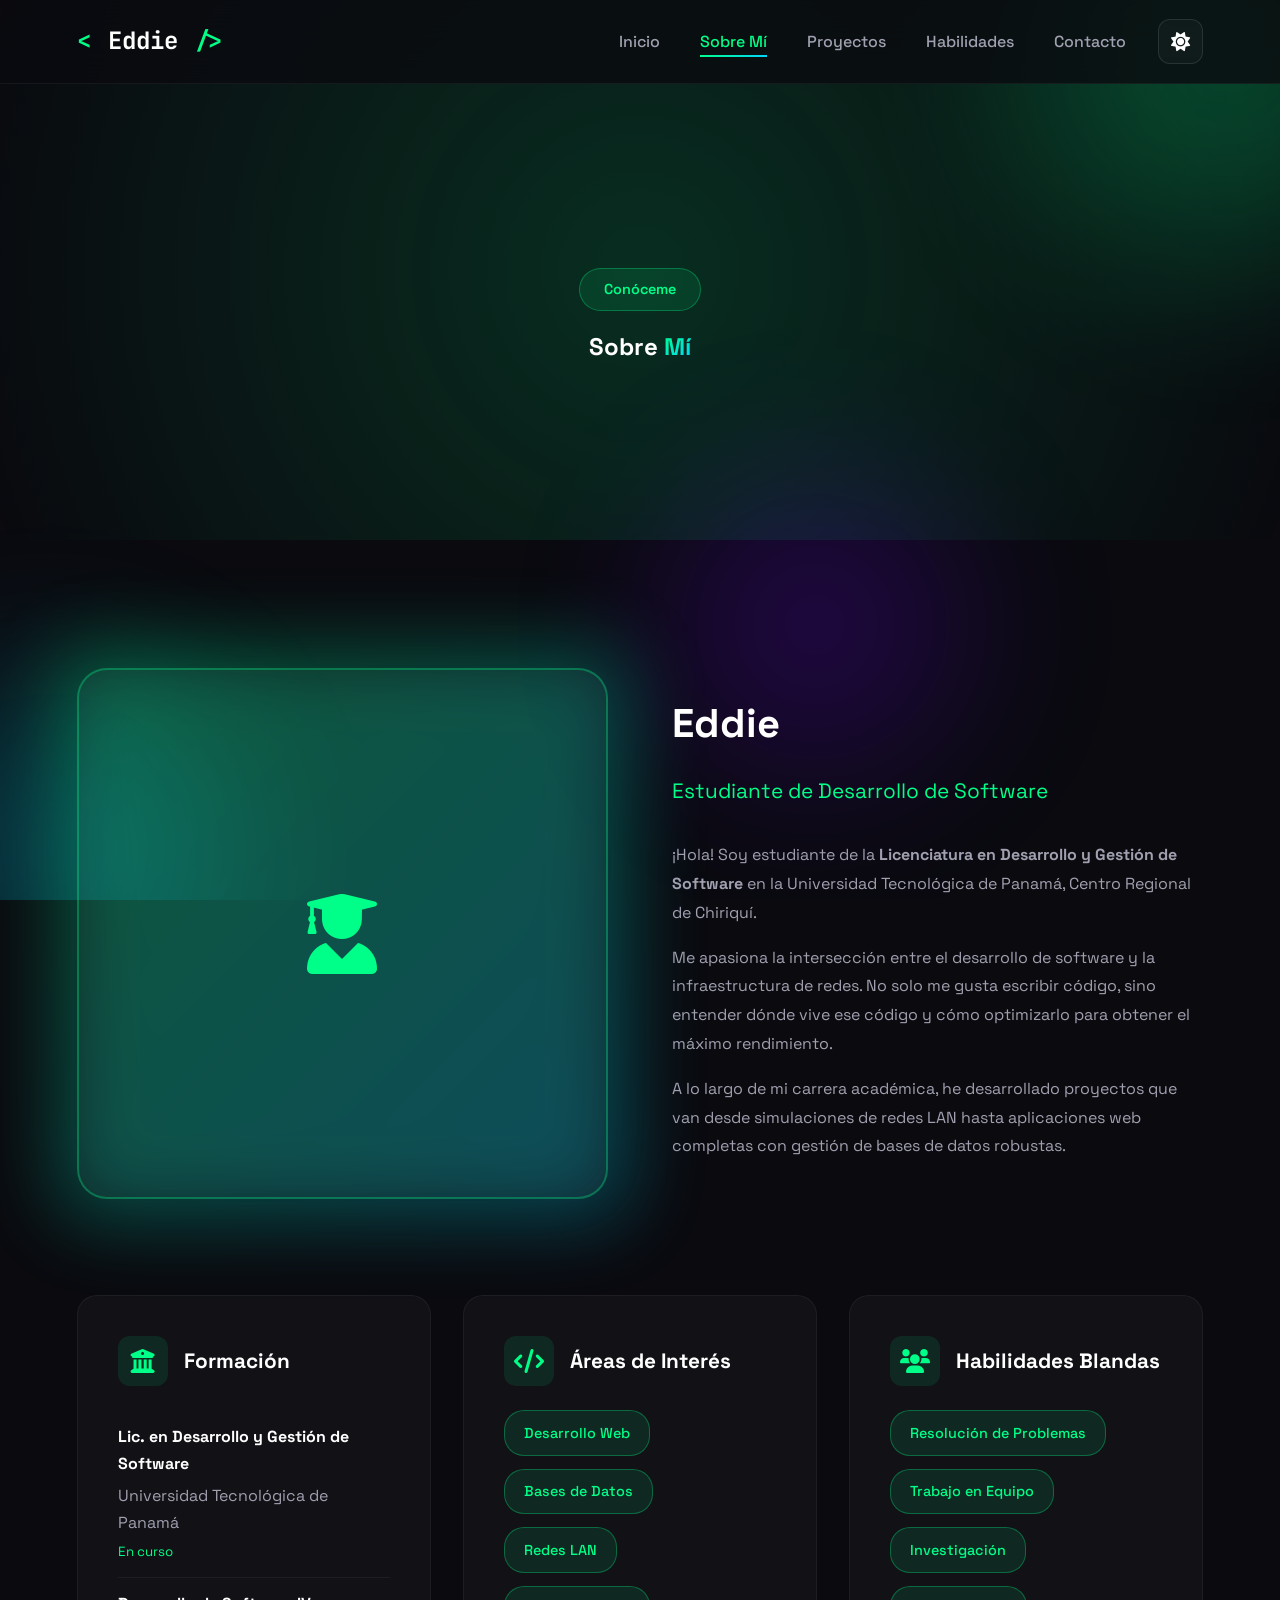
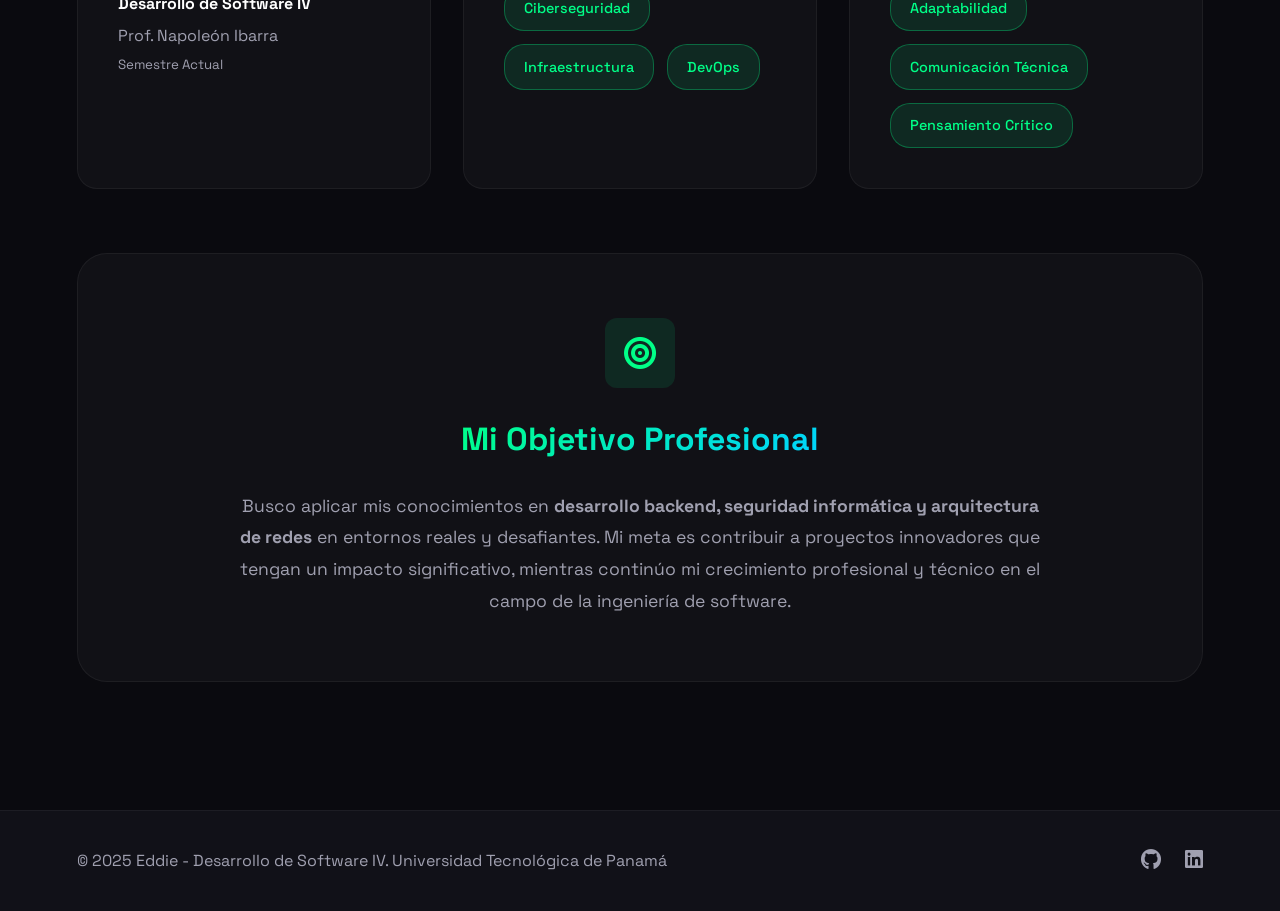
==== commit 88186776: "proyecto listo." ====
--- a/about.html
+++ b/about.html
@@ -14,12 +14,40 @@
     <link rel="stylesheet" href="https://cdnjs.cloudflare.com/ajax/libs/font-awesome/6.0.0/css/all.min.css">
     <style>
         .about-hero {
-            min-height: 50vh;
+            min-height: 60vh;
             display: flex;
             align-items: center;
             justify-content: center;
             padding: 10rem 6% 4rem;
             text-align: center;
+            position: relative;
+            overflow: hidden;
+        }
+
+        .about-hero::before {
+            content: '';
+            position: absolute;
+            top: -50%;
+            left: -50%;
+            width: 200%;
+            height: 200%;
+            background: radial-gradient(circle, rgba(0, 255, 136, 0.15) 0%, transparent 50%);
+            animation: rotate 20s linear infinite;
+        }
+
+        @keyframes rotate {
+            from {
+                transform: rotate(0deg);
+            }
+
+            to {
+                transform: rotate(360deg);
+            }
+        }
+
+        .about-hero>div {
+            position: relative;
+            z-index: 1;
         }
 
         .about-content {
@@ -219,15 +247,20 @@
                 <span class="logo-text">Eddie</span>
                 <span class="logo-bracket">/&gt;</span>
             </div>
-            <ul class="nav-links">
-                <li><a href="index.html">Inicio</a></li>
-                <li><a href="about.html" class="active">Sobre Mí</a></li>
-                <li><a href="projects.html">Proyectos</a></li>
-                <li><a href="skills.html">Habilidades</a></li>
-                <li><a href="contact.html">Contacto</a></li>
-            </ul>
-            <div class="hamburger">
-                <i class="fas fa-bars"></i>
+            <div style="display: flex; align-items: center; gap: 2rem;">
+                <ul class="nav-links">
+                    <li><a href="index.html">Inicio</a></li>
+                    <li><a href="about.html" class="active">Sobre Mí</a></li>
+                    <li><a href="projects.html">Proyectos</a></li>
+                    <li><a href="skills.html">Habilidades</a></li>
+                    <li><a href="contact.html">Contacto</a></li>
+                </ul>
+                <button class="theme-toggle" id="themeToggle" aria-label="Cambiar tema">
+                    <i class="fas fa-sun" id="themeIcon"></i>
+                </button>
+                <div class="hamburger">
+                    <i class="fas fa-bars"></i>
+                </div>
             </div>
         </nav>
     </header>
--- a/css/style.css
+++ b/css/style.css
@@ -209,7 +209,10 @@
     border-radius: 12px;
     cursor: pointer;
     transition: var(--transition);
-    margin-left: 1rem;
+}
+
+[data-theme="light"] .theme-toggle {
+    border-color: rgba(0, 0, 0, 0.1);
 }
 
 .theme-toggle:hover {
